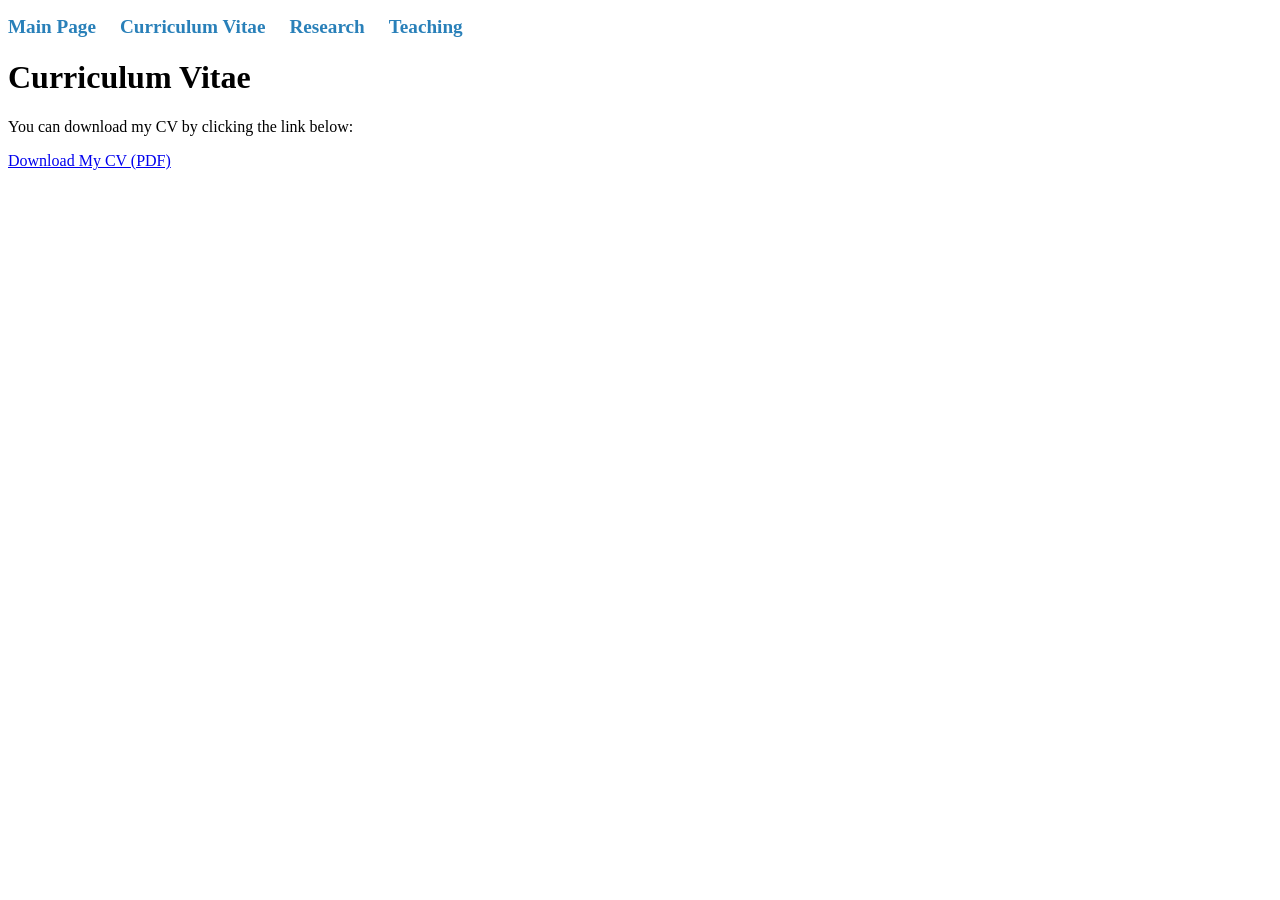
==== CV.html @ 622b0dec "update CV" ====
<!DOCTYPE html>
<html lang="en">
<head>
    <meta charset="UTF-8">
    <meta name="viewport" content="width=device-width, initial-scale=1.0">
    <title>CV - Menglin (Miley) Liu</title>
    <style>
        nav ul {
            list-style-type: none;
            padding: 0;
            margin-bottom: 20px;
        }

        nav ul li {
            display: inline;
            margin-right: 20px;
        }

        nav ul li a {
            text-decoration: none;
            color: #2980b9;
            font-weight: bold;
            font-size: 1.2em;
        }

        nav ul li a:hover {
            color: #3498db;
        }
    </style>
</head>
<body>
    <!-- Navigation -->
    <nav>
        <ul>
            <li><a href="index.html">Main Page</a></li>
            <li><a href="cv.html">Curriculum Vitae</a></li>
            <li><a href="research.html">Research</a></li>
            <li><a href="teaching.html">Teaching</a></li>
        </ul>
    </nav>

    <h1>Curriculum Vitae</h1>
    <p>You can download my CV by clicking the link below:</p>
    <p><a href="MenglinLiu_Resume_0825.pdf" target="_blank">Download My CV (PDF)</a></p>
    <!-- Add more content as needed -->
</body>
</html>
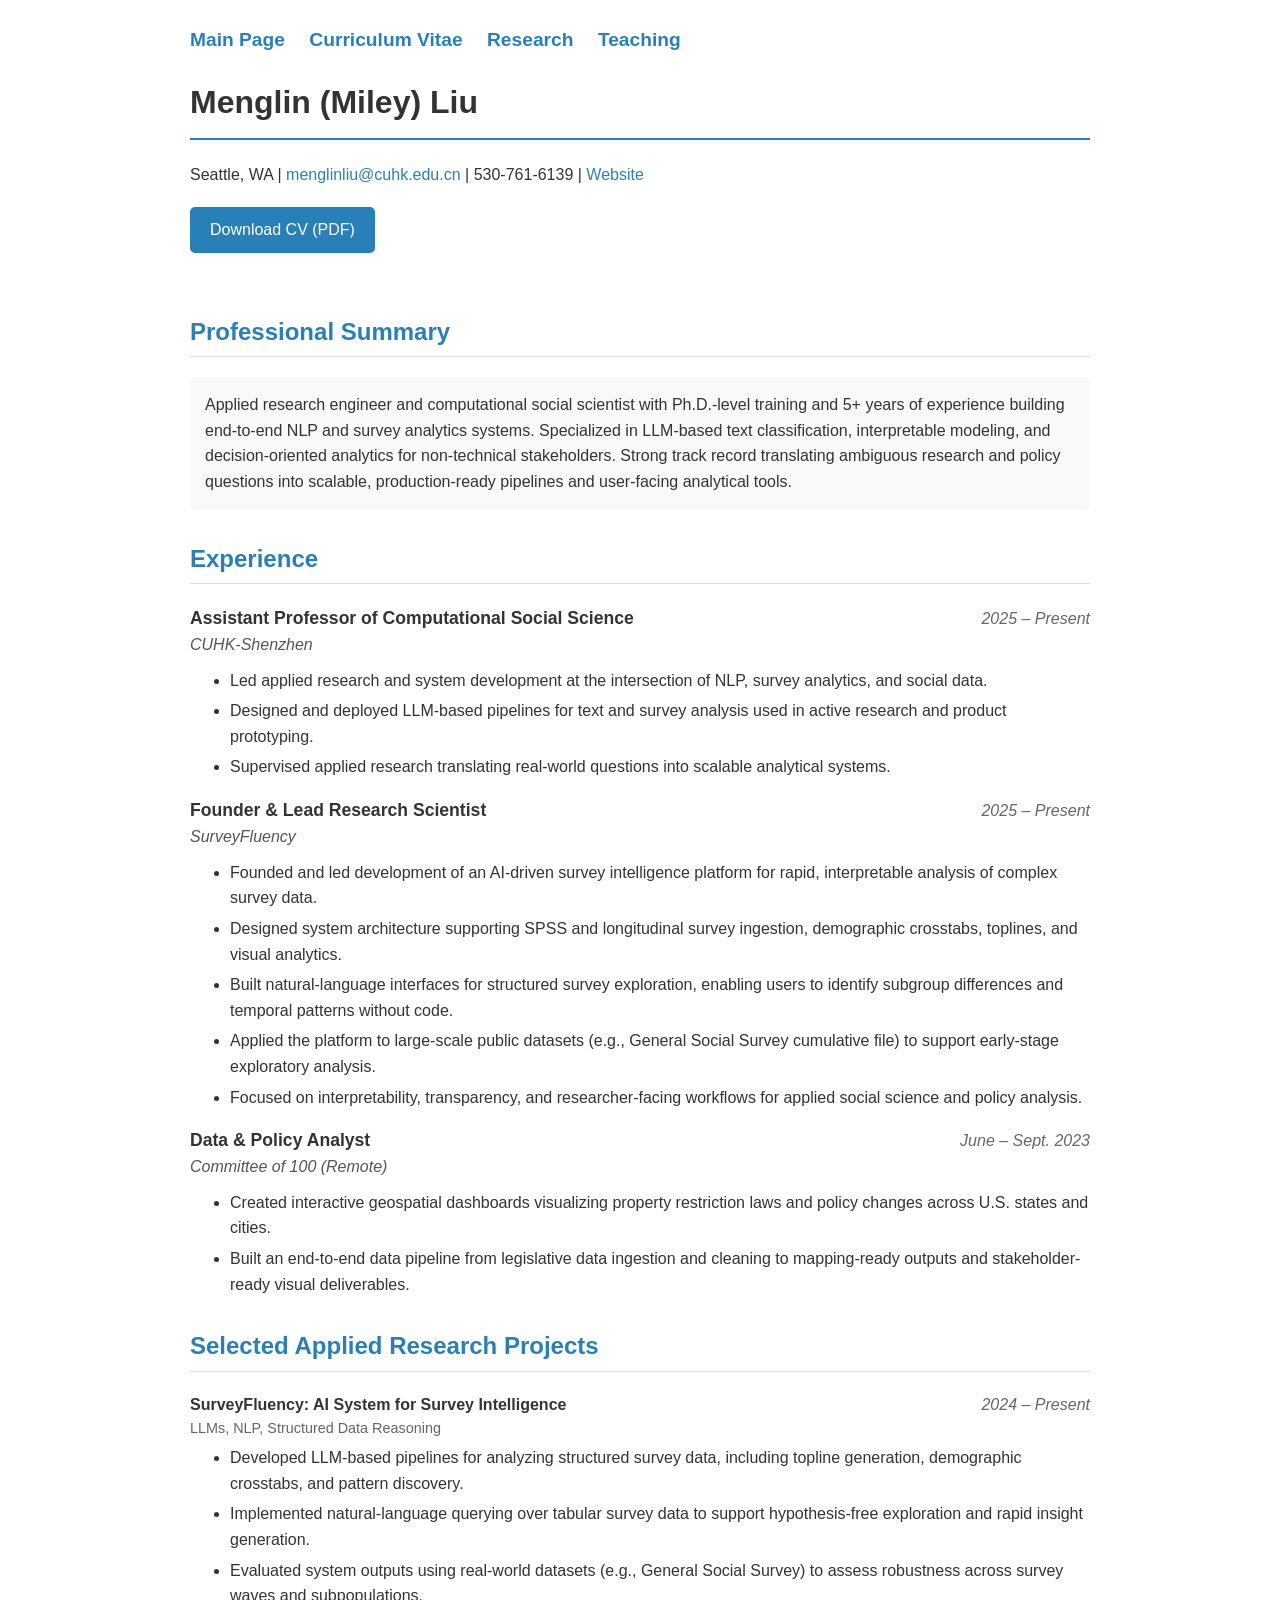
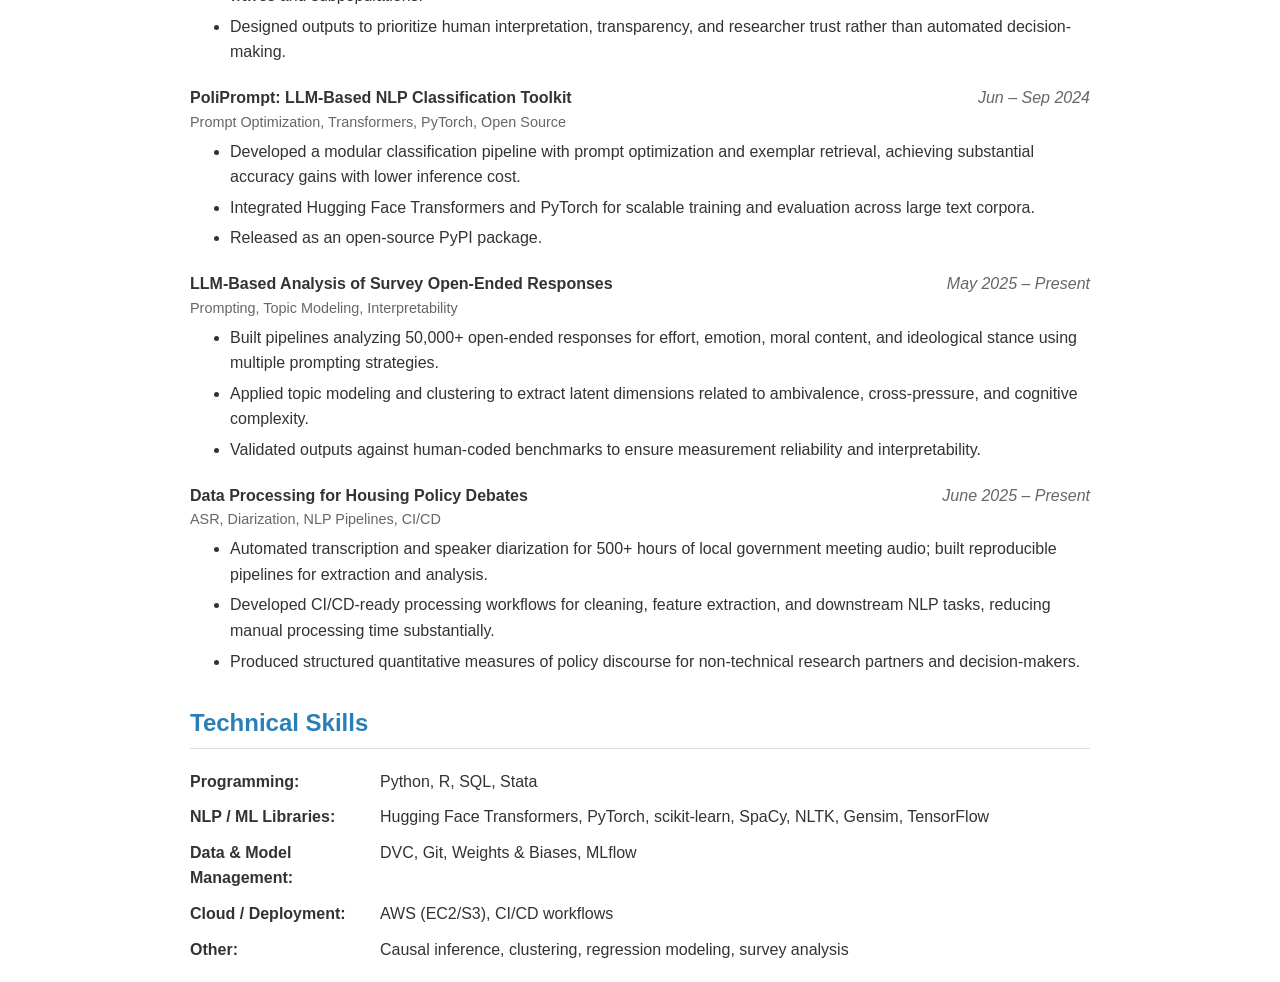
==== commit 85a8b148: "Update CV with latest resume" ====
--- a/CV.html
+++ b/CV.html
@@ -5,6 +5,15 @@
     <meta name="viewport" content="width=device-width, initial-scale=1.0">
     <title>CV - Menglin (Miley) Liu</title>
     <style>
+        body {
+            font-family: -apple-system, BlinkMacSystemFont, 'Segoe UI', Roboto, Oxygen, Ubuntu, sans-serif;
+            max-width: 900px;
+            margin: 0 auto;
+            padding: 20px;
+            line-height: 1.6;
+            color: #333;
+        }
+
         nav ul {
             list-style-type: none;
             padding: 0;
@@ -25,6 +34,115 @@
 
         nav ul li a:hover {
             color: #3498db;
+        }
+
+        h1 {
+            border-bottom: 2px solid #2980b9;
+            padding-bottom: 10px;
+        }
+
+        h2 {
+            color: #2980b9;
+            border-bottom: 1px solid #ddd;
+            padding-bottom: 5px;
+            margin-top: 30px;
+        }
+
+        h3 {
+            margin-bottom: 5px;
+            color: #444;
+        }
+
+        .contact-info {
+            margin-bottom: 20px;
+        }
+
+        .contact-info a {
+            color: #2980b9;
+            text-decoration: none;
+        }
+
+        .contact-info a:hover {
+            text-decoration: underline;
+        }
+
+        .job-header {
+            display: flex;
+            justify-content: space-between;
+            align-items: baseline;
+            flex-wrap: wrap;
+        }
+
+        .job-title {
+            font-weight: bold;
+            font-size: 1.1em;
+        }
+
+        .job-date {
+            color: #666;
+            font-style: italic;
+        }
+
+        .job-org {
+            color: #555;
+            font-style: italic;
+            margin-bottom: 10px;
+        }
+
+        .project-header {
+            display: flex;
+            justify-content: space-between;
+            align-items: baseline;
+            flex-wrap: wrap;
+            margin-top: 20px;
+        }
+
+        .project-title {
+            font-weight: bold;
+        }
+
+        .project-tech {
+            color: #666;
+            font-size: 0.9em;
+        }
+
+        ul {
+            margin-top: 5px;
+        }
+
+        li {
+            margin-bottom: 5px;
+        }
+
+        .summary {
+            background-color: #f8f9fa;
+            padding: 15px;
+            border-radius: 5px;
+            margin-bottom: 20px;
+        }
+
+        .skills-section {
+            display: grid;
+            grid-template-columns: 180px 1fr;
+            gap: 10px;
+        }
+
+        .skill-category {
+            font-weight: bold;
+        }
+
+        .download-link {
+            background-color: #2980b9;
+            color: white;
+            padding: 10px 20px;
+            text-decoration: none;
+            border-radius: 5px;
+            display: inline-block;
+            margin-bottom: 30px;
+        }
+
+        .download-link:hover {
+            background-color: #3498db;
         }
     </style>
 </head>
@@ -33,15 +151,128 @@
     <nav>
         <ul>
             <li><a href="index.html">Main Page</a></li>
-            <li><a href="cv.html">Curriculum Vitae</a></li>
+            <li><a href="CV.html">Curriculum Vitae</a></li>
             <li><a href="research.html">Research</a></li>
             <li><a href="teaching.html">Teaching</a></li>
         </ul>
     </nav>
 
-    <h1>Curriculum Vitae</h1>
-    <p>You can download my CV by clicking the link below:</p>
-    <p><a href="MenglinLiu_Resume_0825.pdf" target="_blank">Download My CV (PDF)</a></p>
-    <!-- Add more content as needed -->
+    <h1>Menglin (Miley) Liu</h1>
+
+    <div class="contact-info">
+        Seattle, WA |
+        <a href="mailto:menglinliu@cuhk.edu.cn">menglinliu@cuhk.edu.cn</a> |
+        530-761-6139 |
+        <a href="https://menglinmileyliu.github.io/index.html">Website</a>
+    </div>
+
+    <a href="MenglinLiu_Resume.pdf" target="_blank" class="download-link">Download CV (PDF)</a>
+
+    <h2>Professional Summary</h2>
+    <div class="summary">
+        Applied research engineer and computational social scientist with Ph.D.-level training and 5+ years of experience building end-to-end NLP and survey analytics systems. Specialized in LLM-based text classification, interpretable modeling, and decision-oriented analytics for non-technical stakeholders. Strong track record translating ambiguous research and policy questions into scalable, production-ready pipelines and user-facing analytical tools.
+    </div>
+
+    <h2>Experience</h2>
+
+    <div class="job-header">
+        <span class="job-title">Assistant Professor of Computational Social Science</span>
+        <span class="job-date">2025 – Present</span>
+    </div>
+    <div class="job-org">CUHK-Shenzhen</div>
+    <ul>
+        <li>Led applied research and system development at the intersection of NLP, survey analytics, and social data.</li>
+        <li>Designed and deployed LLM-based pipelines for text and survey analysis used in active research and product prototyping.</li>
+        <li>Supervised applied research translating real-world questions into scalable analytical systems.</li>
+    </ul>
+
+    <div class="job-header">
+        <span class="job-title">Founder & Lead Research Scientist</span>
+        <span class="job-date">2025 – Present</span>
+    </div>
+    <div class="job-org">SurveyFluency</div>
+    <ul>
+        <li>Founded and led development of an AI-driven survey intelligence platform for rapid, interpretable analysis of complex survey data.</li>
+        <li>Designed system architecture supporting SPSS and longitudinal survey ingestion, demographic crosstabs, toplines, and visual analytics.</li>
+        <li>Built natural-language interfaces for structured survey exploration, enabling users to identify subgroup differences and temporal patterns without code.</li>
+        <li>Applied the platform to large-scale public datasets (e.g., General Social Survey cumulative file) to support early-stage exploratory analysis.</li>
+        <li>Focused on interpretability, transparency, and researcher-facing workflows for applied social science and policy analysis.</li>
+    </ul>
+
+    <div class="job-header">
+        <span class="job-title">Data & Policy Analyst</span>
+        <span class="job-date">June – Sept. 2023</span>
+    </div>
+    <div class="job-org">Committee of 100 (Remote)</div>
+    <ul>
+        <li>Created interactive geospatial dashboards visualizing property restriction laws and policy changes across U.S. states and cities.</li>
+        <li>Built an end-to-end data pipeline from legislative data ingestion and cleaning to mapping-ready outputs and stakeholder-ready visual deliverables.</li>
+    </ul>
+
+    <h2>Selected Applied Research Projects</h2>
+
+    <div class="project-header">
+        <span class="project-title">SurveyFluency: AI System for Survey Intelligence</span>
+        <span class="job-date">2024 – Present</span>
+    </div>
+    <div class="project-tech">LLMs, NLP, Structured Data Reasoning</div>
+    <ul>
+        <li>Developed LLM-based pipelines for analyzing structured survey data, including topline generation, demographic crosstabs, and pattern discovery.</li>
+        <li>Implemented natural-language querying over tabular survey data to support hypothesis-free exploration and rapid insight generation.</li>
+        <li>Evaluated system outputs using real-world datasets (e.g., General Social Survey) to assess robustness across survey waves and subpopulations.</li>
+        <li>Designed outputs to prioritize human interpretation, transparency, and researcher trust rather than automated decision-making.</li>
+    </ul>
+
+    <div class="project-header">
+        <span class="project-title">PoliPrompt: LLM-Based NLP Classification Toolkit</span>
+        <span class="job-date">Jun – Sep 2024</span>
+    </div>
+    <div class="project-tech">Prompt Optimization, Transformers, PyTorch, Open Source</div>
+    <ul>
+        <li>Developed a modular classification pipeline with prompt optimization and exemplar retrieval, achieving substantial accuracy gains with lower inference cost.</li>
+        <li>Integrated Hugging Face Transformers and PyTorch for scalable training and evaluation across large text corpora.</li>
+        <li>Released as an open-source PyPI package.</li>
+    </ul>
+
+    <div class="project-header">
+        <span class="project-title">LLM-Based Analysis of Survey Open-Ended Responses</span>
+        <span class="job-date">May 2025 – Present</span>
+    </div>
+    <div class="project-tech">Prompting, Topic Modeling, Interpretability</div>
+    <ul>
+        <li>Built pipelines analyzing 50,000+ open-ended responses for effort, emotion, moral content, and ideological stance using multiple prompting strategies.</li>
+        <li>Applied topic modeling and clustering to extract latent dimensions related to ambivalence, cross-pressure, and cognitive complexity.</li>
+        <li>Validated outputs against human-coded benchmarks to ensure measurement reliability and interpretability.</li>
+    </ul>
+
+    <div class="project-header">
+        <span class="project-title">Data Processing for Housing Policy Debates</span>
+        <span class="job-date">June 2025 – Present</span>
+    </div>
+    <div class="project-tech">ASR, Diarization, NLP Pipelines, CI/CD</div>
+    <ul>
+        <li>Automated transcription and speaker diarization for 500+ hours of local government meeting audio; built reproducible pipelines for extraction and analysis.</li>
+        <li>Developed CI/CD-ready processing workflows for cleaning, feature extraction, and downstream NLP tasks, reducing manual processing time substantially.</li>
+        <li>Produced structured quantitative measures of policy discourse for non-technical research partners and decision-makers.</li>
+    </ul>
+
+    <h2>Technical Skills</h2>
+    <div class="skills-section">
+        <span class="skill-category">Programming:</span>
+        <span>Python, R, SQL, Stata</span>
+
+        <span class="skill-category">NLP / ML Libraries:</span>
+        <span>Hugging Face Transformers, PyTorch, scikit-learn, SpaCy, NLTK, Gensim, TensorFlow</span>
+
+        <span class="skill-category">Data & Model Management:</span>
+        <span>DVC, Git, Weights & Biases, MLflow</span>
+
+        <span class="skill-category">Cloud / Deployment:</span>
+        <span>AWS (EC2/S3), CI/CD workflows</span>
+
+        <span class="skill-category">Other:</span>
+        <span>Causal inference, clustering, regression modeling, survey analysis</span>
+    </div>
+
 </body>
 </html>
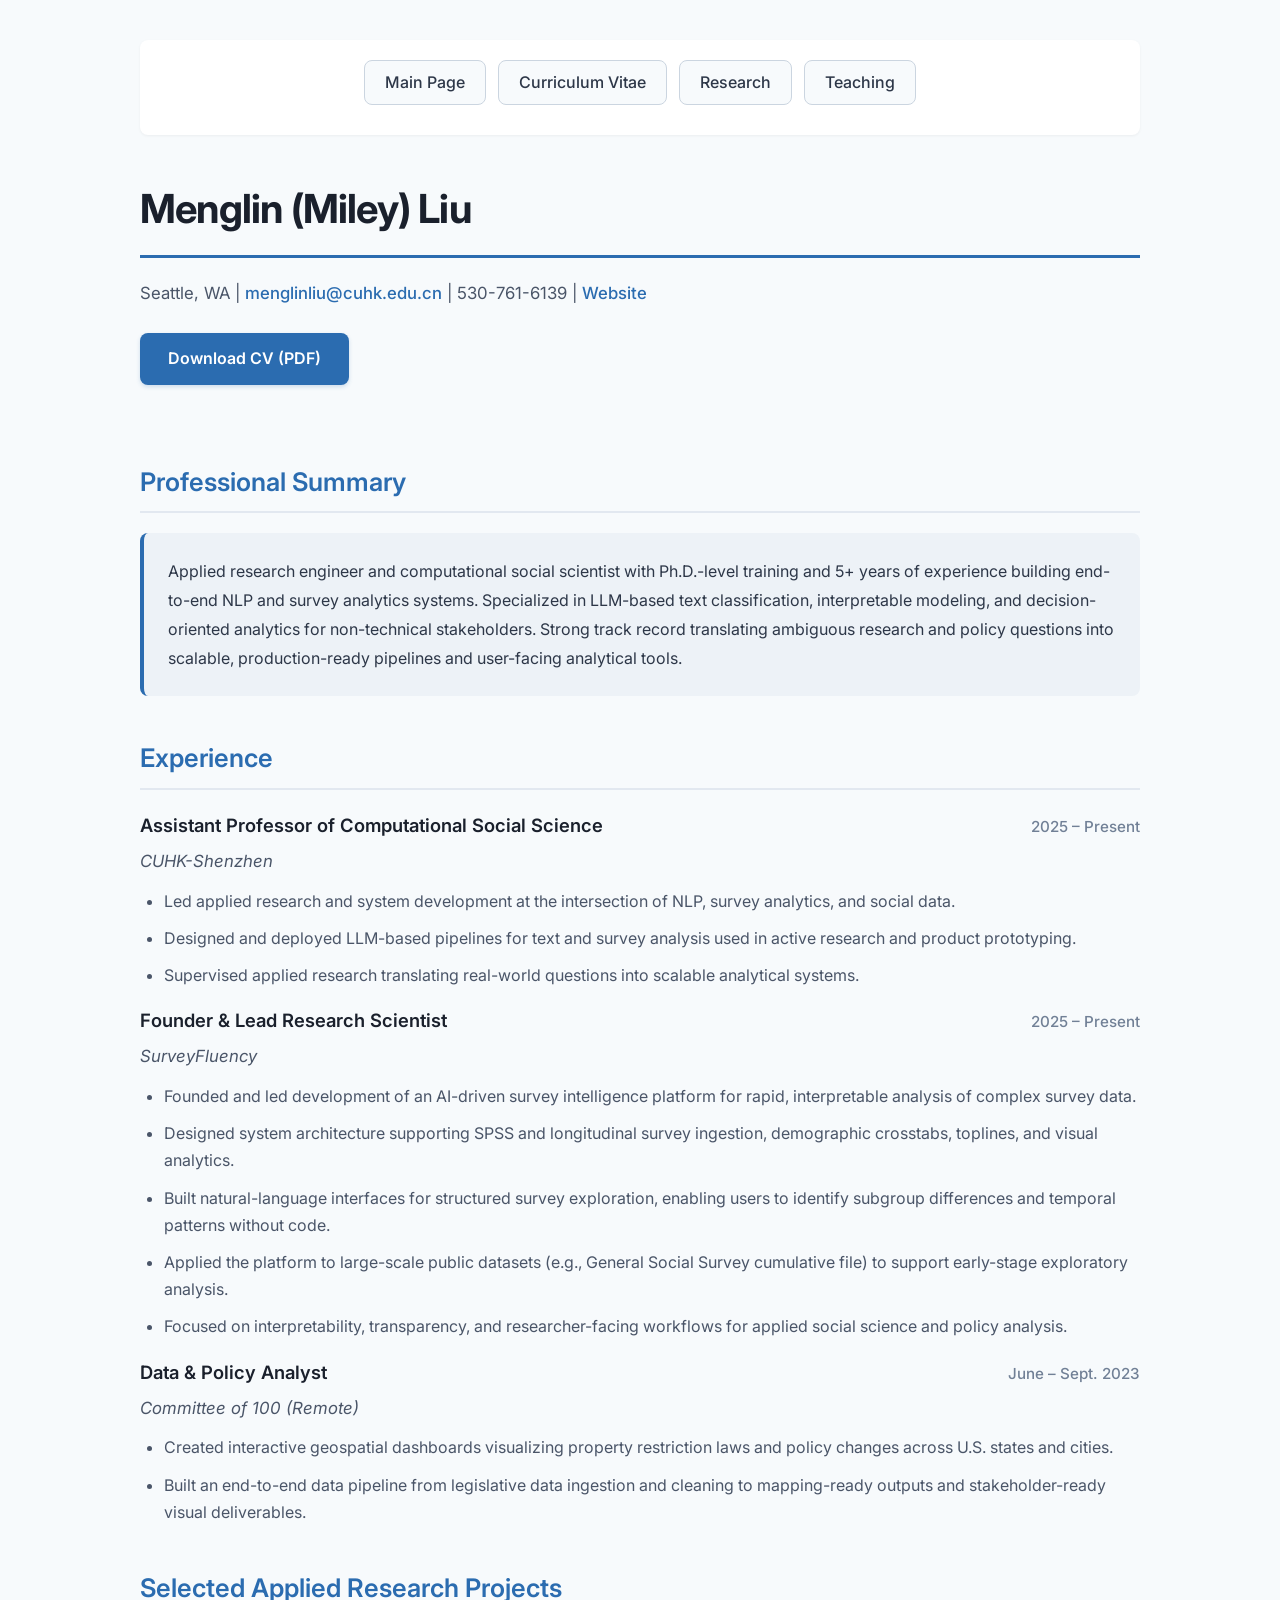
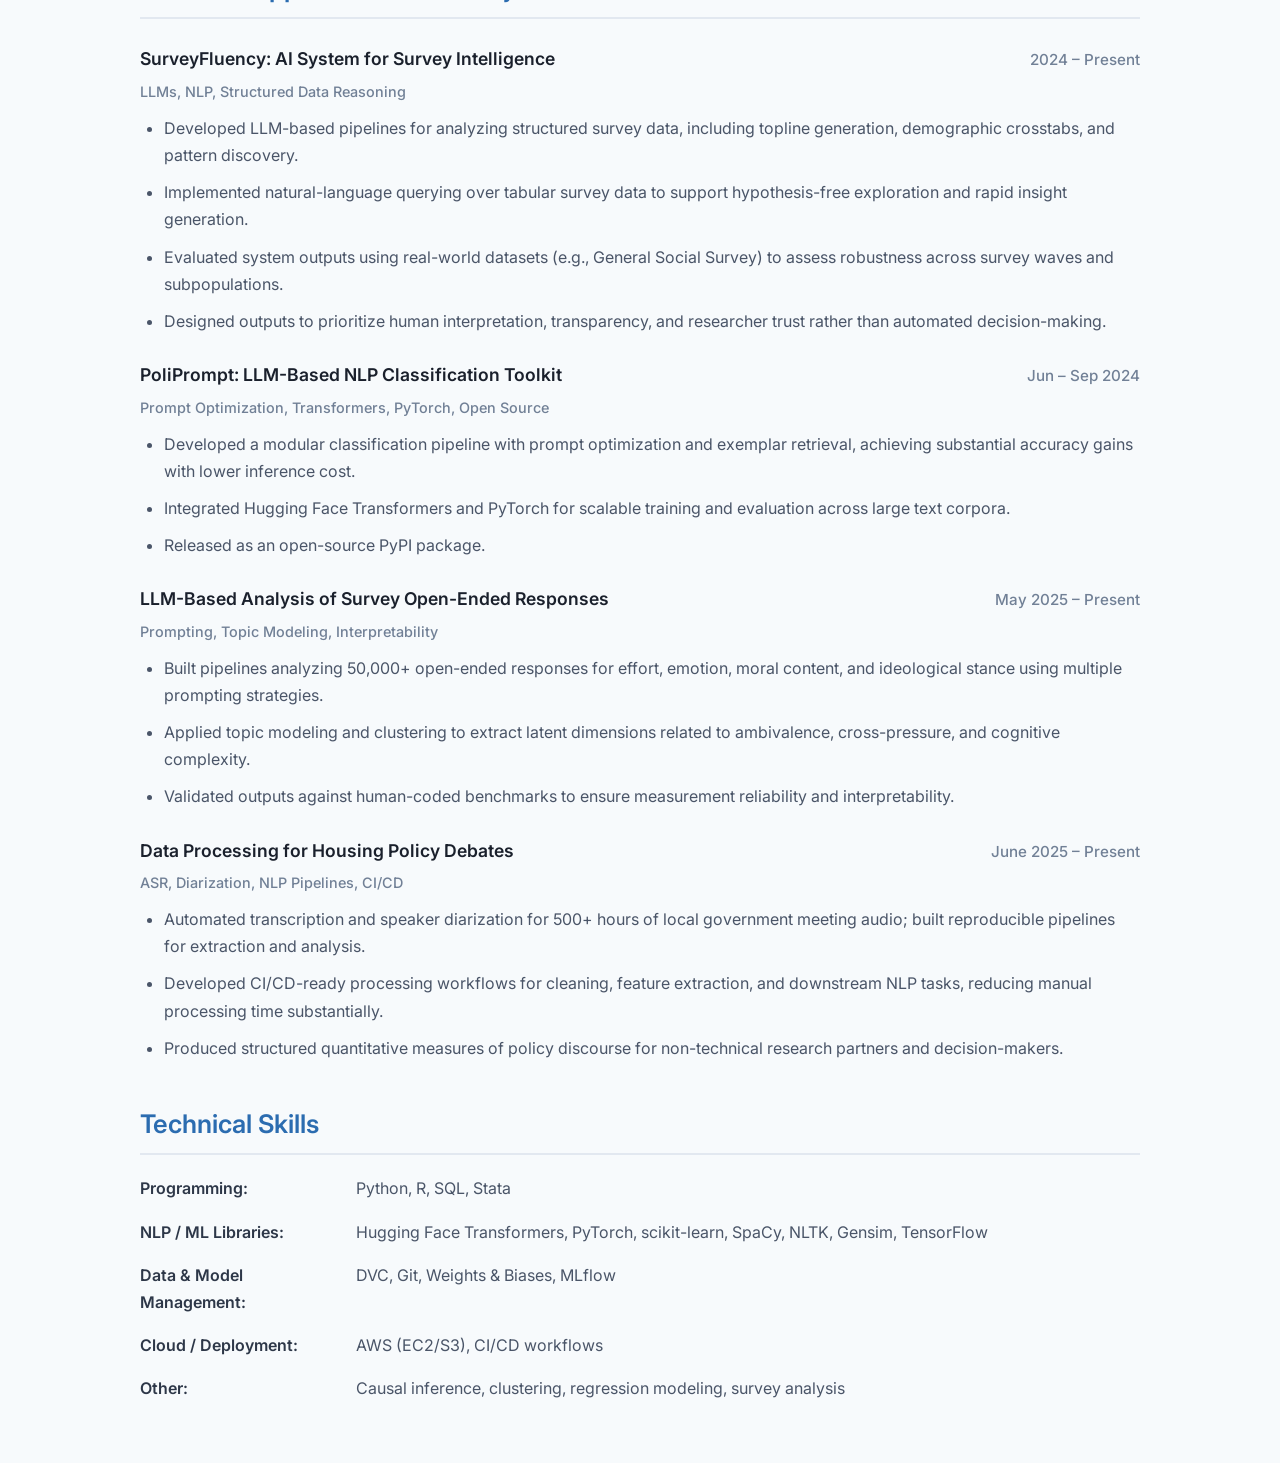
==== commit 0b3e2192: "Update website content and redesign with modern light theme - Add Coordinator/Advisor role for MPhil" ====
--- a/CV.html
+++ b/CV.html
@@ -4,65 +4,105 @@
     <meta charset="UTF-8">
     <meta name="viewport" content="width=device-width, initial-scale=1.0">
     <title>CV - Menglin (Miley) Liu</title>
+    <link rel="preconnect" href="https://fonts.googleapis.com">
+    <link rel="preconnect" href="https://fonts.gstatic.com" crossorigin>
+    <link href="https://fonts.googleapis.com/css2?family=Inter:wght@300;400;500;600;700&display=swap" rel="stylesheet">
+
     <style>
         body {
-            font-family: -apple-system, BlinkMacSystemFont, 'Segoe UI', Roboto, Oxygen, Ubuntu, sans-serif;
-            max-width: 900px;
+            font-family: 'Inter', -apple-system, BlinkMacSystemFont, 'Segoe UI', Arial, sans-serif;
+            max-width: 1000px;
             margin: 0 auto;
+            padding: 40px 30px;
+            line-height: 1.7;
+            color: #2d3748;
+            background-color: #f7fafc;
+        }
+
+        nav {
+            margin-bottom: 40px;
             padding: 20px;
-            line-height: 1.6;
-            color: #333;
+            background-color: #ffffff;
+            border-radius: 8px;
+            box-shadow: 0 1px 3px rgba(0, 0, 0, 0.05);
         }
 
         nav ul {
             list-style-type: none;
             padding: 0;
-            margin-bottom: 20px;
+            margin: 0;
+            display: flex;
+            justify-content: center;
+            flex-wrap: wrap;
+            gap: 12px;
         }
 
         nav ul li {
-            display: inline;
-            margin-right: 20px;
+            display: inline-block;
         }
 
         nav ul li a {
             text-decoration: none;
-            color: #2980b9;
-            font-weight: bold;
-            font-size: 1.2em;
+            color: #2d3748;
+            font-weight: 500;
+            font-size: 1em;
+            padding: 8px 20px;
+            background-color: #f7fafc;
+            border: 1.5px solid #cbd5e0;
+            border-radius: 8px;
+            transition: all 0.2s ease;
+            display: inline-block;
         }
 
         nav ul li a:hover {
-            color: #3498db;
+            background-color: #2b6cb0;
+            color: #ffffff;
+            border-color: #2b6cb0;
+            transform: translateY(-1px);
         }
 
         h1 {
-            border-bottom: 2px solid #2980b9;
-            padding-bottom: 10px;
+            color: #1a202c;
+            font-size: 2.5em;
+            font-weight: 700;
+            border-bottom: 3px solid #2b6cb0;
+            padding-bottom: 12px;
+            margin-bottom: 20px;
+            letter-spacing: -0.02em;
         }
 
         h2 {
-            color: #2980b9;
-            border-bottom: 1px solid #ddd;
-            padding-bottom: 5px;
-            margin-top: 30px;
+            color: #2b6cb0;
+            font-size: 1.6em;
+            font-weight: 600;
+            border-bottom: 2px solid #e2e8f0;
+            padding-bottom: 8px;
+            margin-top: 40px;
+            margin-bottom: 20px;
         }
 
         h3 {
-            margin-bottom: 5px;
-            color: #444;
+            margin-bottom: 8px;
+            color: #2d3748;
+            font-weight: 600;
         }
 
         .contact-info {
-            margin-bottom: 20px;
+            margin-bottom: 25px;
+            color: #4a5568;
+            font-size: 1.05em;
+            line-height: 1.8;
         }
 
         .contact-info a {
-            color: #2980b9;
+            color: #2b6cb0;
             text-decoration: none;
+            font-weight: 500;
+            transition: color 0.2s ease;
         }
 
         .contact-info a:hover {
+            color: #2c5282;
             text-decoration: underline;
         }
 
@@ -71,22 +111,27 @@
             justify-content: space-between;
             align-items: baseline;
             flex-wrap: wrap;
+            margin-bottom: 6px;
         }
 
         .job-title {
-            font-weight: bold;
-            font-size: 1.1em;
+            font-weight: 600;
+            font-size: 1.15em;
+            color: #1a202c;
         }
 
         .job-date {
-            color: #666;
+            color: #718096;
+            font-style: normal;
+            font-size: 0.95em;
+            font-weight: 500;
+        }
+
+        .job-org {
+            color: #4a5568;
             font-style: italic;
-        }
-
-        .job-org {
-            color: #555;
-            font-style: italic;
-            margin-bottom: 10px;
+            margin-bottom: 12px;
+            font-size: 1.05em;
         }
 
         .project-header {
@@ -94,55 +139,108 @@
             justify-content: space-between;
             align-items: baseline;
             flex-wrap: wrap;
-            margin-top: 20px;
+            margin-top: 25px;
+            margin-bottom: 6px;
         }
 
         .project-title {
-            font-weight: bold;
+            font-weight: 600;
+            font-size: 1.1em;
+            color: #1a202c;
         }
 
         .project-tech {
-            color: #666;
+            color: #718096;
             font-size: 0.9em;
+            font-weight: 500;
         }
 
         ul {
-            margin-top: 5px;
+            margin-top: 10px;
+            padding-left: 24px;
         }
 
         li {
-            margin-bottom: 5px;
+            margin-bottom: 10px;
+            color: #4a5568;
+            line-height: 1.7;
         }
 
         .summary {
-            background-color: #f8f9fa;
-            padding: 15px;
-            border-radius: 5px;
-            margin-bottom: 20px;
+            background-color: #edf2f7;
+            padding: 24px;
+            border-radius: 8px;
+            margin-bottom: 30px;
+            border-left: 4px solid #2b6cb0;
+            color: #2d3748;
+            line-height: 1.8;
         }
 
         .skills-section {
             display: grid;
-            grid-template-columns: 180px 1fr;
-            gap: 10px;
+            grid-template-columns: 200px 1fr;
+            gap: 16px;
+            margin-bottom: 20px;
         }
 
         .skill-category {
-            font-weight: bold;
+            font-weight: 600;
+            color: #2d3748;
+        }
+
+        .skills-section span:nth-child(even) {
+            color: #4a5568;
         }
 
         .download-link {
-            background-color: #2980b9;
+            background-color: #2b6cb0;
             color: white;
-            padding: 10px 20px;
+            padding: 12px 28px;
             text-decoration: none;
-            border-radius: 5px;
+            border-radius: 8px;
             display: inline-block;
-            margin-bottom: 30px;
+            margin-bottom: 35px;
+            font-weight: 600;
+            transition: all 0.2s ease;
+            box-shadow: 0 2px 4px rgba(43, 108, 176, 0.2);
         }
 
         .download-link:hover {
-            background-color: #3498db;
+            background-color: #2c5282;
+            transform: translateY(-1px);
+            box-shadow: 0 4px 8px rgba(43, 108, 176, 0.3);
+        }
+
+        @media (max-width: 768px) {
+            body {
+                padding: 20px 15px;
+            }
+
+            h1 {
+                font-size: 2em;
+            }
+
+            h2 {
+                font-size: 1.4em;
+            }
+
+            .skills-section {
+                grid-template-columns: 1fr;
+                gap: 8px;
+            }
+
+            .skill-category {
+                margin-top: 12px;
+            }
+
+            nav ul {
+                flex-direction: column;
+            }
+
+            nav ul li a {
+                display: block;
+                width: 100%;
+            }
         }
     </style>
 </head>
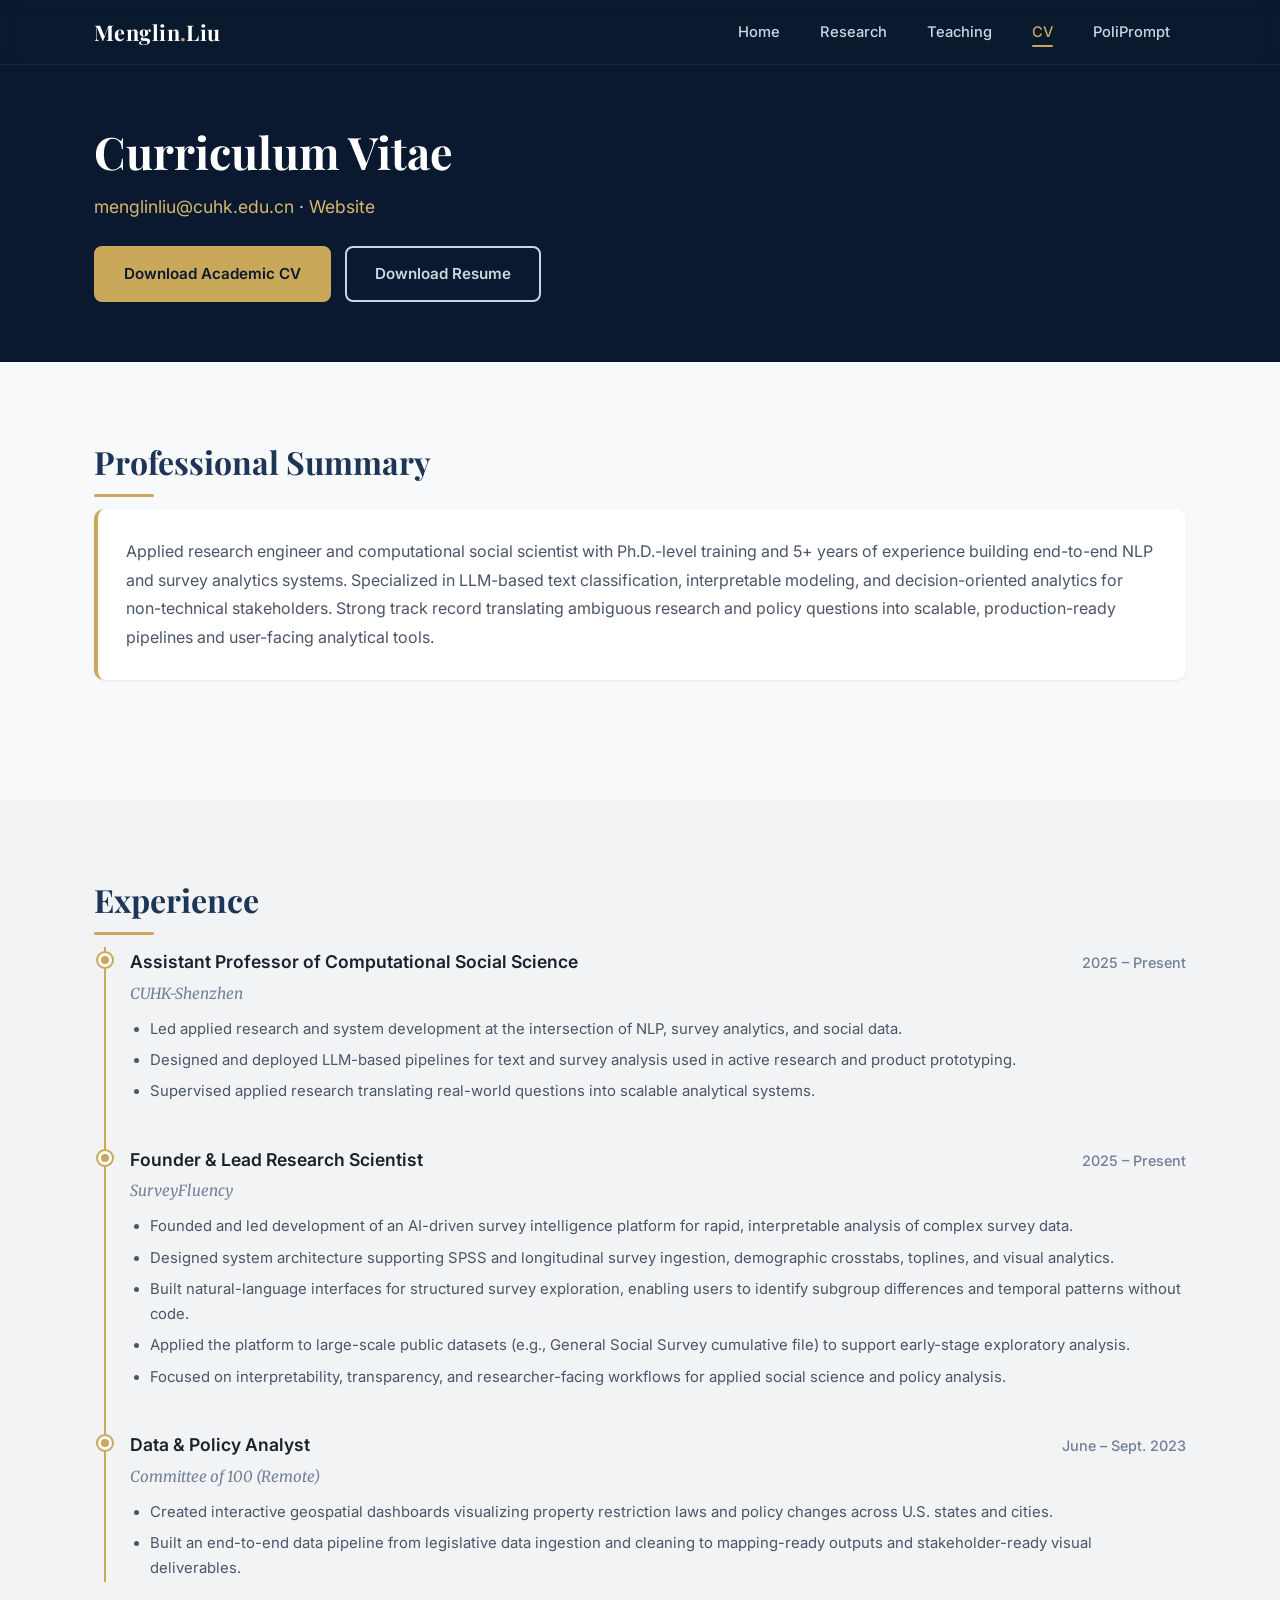
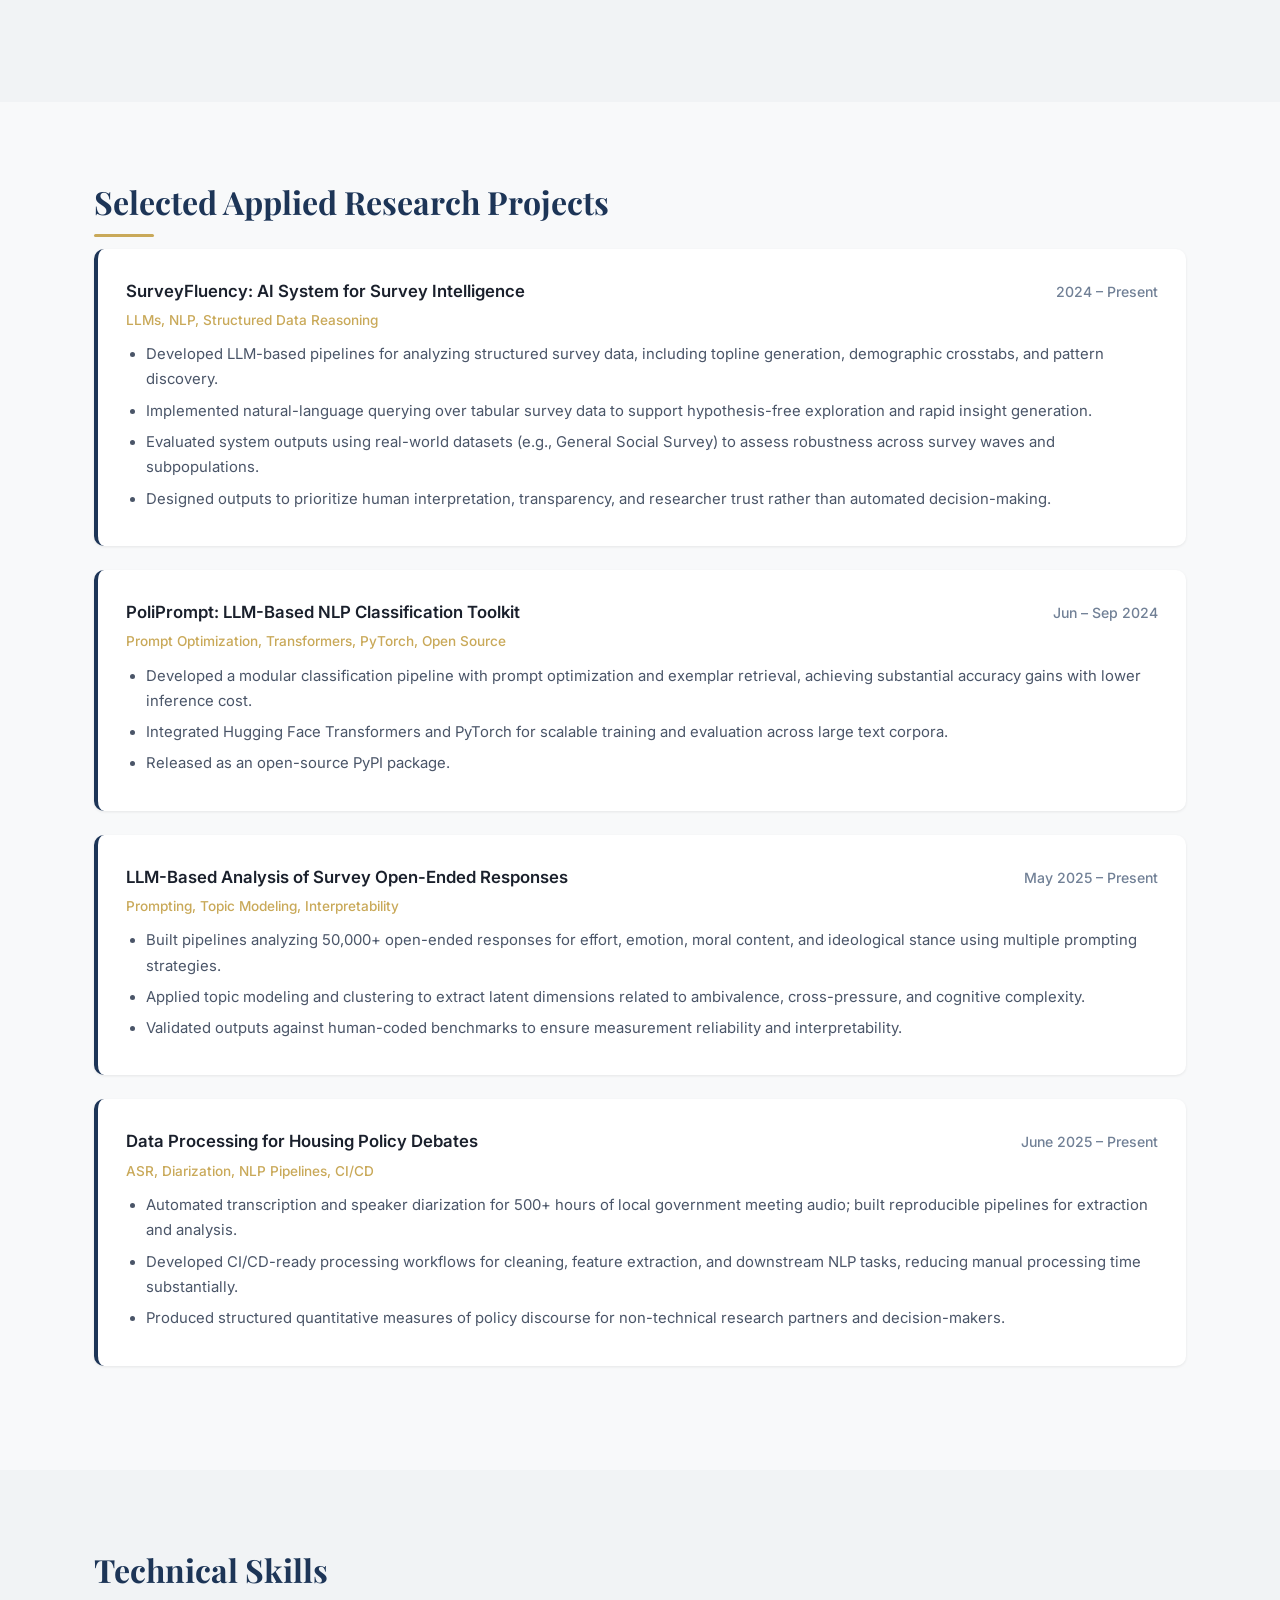
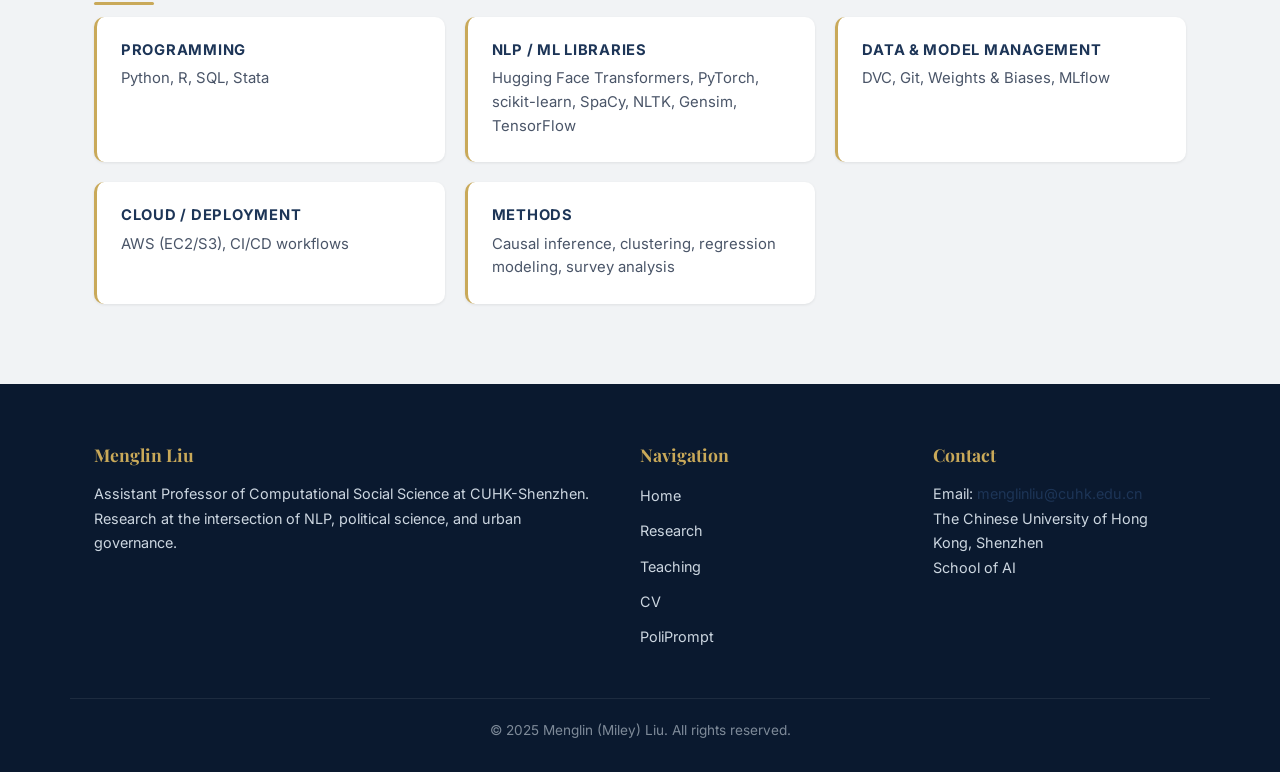
==== commit b11a0ca5: "Redesign website with navy & gold academic theme Replace inline styles with shared external styleshe" ====
--- a/CV.html
+++ b/CV.html
@@ -3,374 +3,226 @@
 <head>
     <meta charset="UTF-8">
     <meta name="viewport" content="width=device-width, initial-scale=1.0">
-    <title>CV - Menglin (Miley) Liu</title>
+    <title>CV | Menglin Liu</title>
+
     <link rel="preconnect" href="https://fonts.googleapis.com">
     <link rel="preconnect" href="https://fonts.gstatic.com" crossorigin>
-    <link href="https://fonts.googleapis.com/css2?family=Inter:wght@300;400;500;600;700&display=swap" rel="stylesheet">
-
-    <style>
-        body {
-            font-family: 'Inter', -apple-system, BlinkMacSystemFont, 'Segoe UI', Arial, sans-serif;
-            max-width: 1000px;
-            margin: 0 auto;
-            padding: 40px 30px;
-            line-height: 1.7;
-            color: #2d3748;
-            background-color: #f7fafc;
-        }
-
-        nav {
-            margin-bottom: 40px;
-            padding: 20px;
-            background-color: #ffffff;
-            border-radius: 8px;
-            box-shadow: 0 1px 3px rgba(0, 0, 0, 0.05);
-        }
-
-        nav ul {
-            list-style-type: none;
-            padding: 0;
-            margin: 0;
-            display: flex;
-            justify-content: center;
-            flex-wrap: wrap;
-            gap: 12px;
-        }
-
-        nav ul li {
-            display: inline-block;
-        }
-
-        nav ul li a {
-            text-decoration: none;
-            color: #2d3748;
-            font-weight: 500;
-            font-size: 1em;
-            padding: 8px 20px;
-            background-color: #f7fafc;
-            border: 1.5px solid #cbd5e0;
-            border-radius: 8px;
-            transition: all 0.2s ease;
-            display: inline-block;
-        }
-
-        nav ul li a:hover {
-            background-color: #2b6cb0;
-            color: #ffffff;
-            border-color: #2b6cb0;
-            transform: translateY(-1px);
-        }
-
-        h1 {
-            color: #1a202c;
-            font-size: 2.5em;
-            font-weight: 700;
-            border-bottom: 3px solid #2b6cb0;
-            padding-bottom: 12px;
-            margin-bottom: 20px;
-            letter-spacing: -0.02em;
-        }
-
-        h2 {
-            color: #2b6cb0;
-            font-size: 1.6em;
-            font-weight: 600;
-            border-bottom: 2px solid #e2e8f0;
-            padding-bottom: 8px;
-            margin-top: 40px;
-            margin-bottom: 20px;
-        }
-
-        h3 {
-            margin-bottom: 8px;
-            color: #2d3748;
-            font-weight: 600;
-        }
-
-        .contact-info {
-            margin-bottom: 25px;
-            color: #4a5568;
-            font-size: 1.05em;
-            line-height: 1.8;
-        }
-
-        .contact-info a {
-            color: #2b6cb0;
-            text-decoration: none;
-            font-weight: 500;
-            transition: color 0.2s ease;
-        }
-
-        .contact-info a:hover {
-            color: #2c5282;
-            text-decoration: underline;
-        }
-
-        .job-header {
-            display: flex;
-            justify-content: space-between;
-            align-items: baseline;
-            flex-wrap: wrap;
-            margin-bottom: 6px;
-        }
-
-        .job-title {
-            font-weight: 600;
-            font-size: 1.15em;
-            color: #1a202c;
-        }
-
-        .job-date {
-            color: #718096;
-            font-style: normal;
-            font-size: 0.95em;
-            font-weight: 500;
-        }
-
-        .job-org {
-            color: #4a5568;
-            font-style: italic;
-            margin-bottom: 12px;
-            font-size: 1.05em;
-        }
-
-        .project-header {
-            display: flex;
-            justify-content: space-between;
-            align-items: baseline;
-            flex-wrap: wrap;
-            margin-top: 25px;
-            margin-bottom: 6px;
-        }
-
-        .project-title {
-            font-weight: 600;
-            font-size: 1.1em;
-            color: #1a202c;
-        }
-
-        .project-tech {
-            color: #718096;
-            font-size: 0.9em;
-            font-weight: 500;
-        }
-
-        ul {
-            margin-top: 10px;
-            padding-left: 24px;
-        }
-
-        li {
-            margin-bottom: 10px;
-            color: #4a5568;
-            line-height: 1.7;
-        }
-
-        .summary {
-            background-color: #edf2f7;
-            padding: 24px;
-            border-radius: 8px;
-            margin-bottom: 30px;
-            border-left: 4px solid #2b6cb0;
-            color: #2d3748;
-            line-height: 1.8;
-        }
-
-        .skills-section {
-            display: grid;
-            grid-template-columns: 200px 1fr;
-            gap: 16px;
-            margin-bottom: 20px;
-        }
-
-        .skill-category {
-            font-weight: 600;
-            color: #2d3748;
-        }
-
-        .skills-section span:nth-child(even) {
-            color: #4a5568;
-        }
-
-        .download-link {
-            background-color: #2b6cb0;
-            color: white;
-            padding: 12px 28px;
-            text-decoration: none;
-            border-radius: 8px;
-            display: inline-block;
-            margin-bottom: 35px;
-            font-weight: 600;
-            transition: all 0.2s ease;
-            box-shadow: 0 2px 4px rgba(43, 108, 176, 0.2);
-        }
-
-        .download-link:hover {
-            background-color: #2c5282;
-            transform: translateY(-1px);
-            box-shadow: 0 4px 8px rgba(43, 108, 176, 0.3);
-        }
-
-        @media (max-width: 768px) {
-            body {
-                padding: 20px 15px;
-            }
-
-            h1 {
-                font-size: 2em;
-            }
-
-            h2 {
-                font-size: 1.4em;
-            }
-
-            .skills-section {
-                grid-template-columns: 1fr;
-                gap: 8px;
-            }
-
-            .skill-category {
-                margin-top: 12px;
-            }
-
-            nav ul {
-                flex-direction: column;
-            }
-
-            nav ul li a {
-                display: block;
-                width: 100%;
-            }
-        }
-    </style>
+    <link href="https://fonts.googleapis.com/css2?family=Inter:wght@300;400;500;600;700&family=Merriweather:wght@300;400&family=Playfair+Display:wght@400;600;700&display=swap" rel="stylesheet">
+    <link rel="stylesheet" href="css/style.css">
 </head>
 <body>
-    <!-- Navigation -->
-    <nav>
-        <ul>
-            <li><a href="index.html">Main Page</a></li>
-            <li><a href="CV.html">Curriculum Vitae</a></li>
-            <li><a href="research.html">Research</a></li>
-            <li><a href="teaching.html">Teaching</a></li>
-        </ul>
-    </nav>
-
-    <h1>Menglin (Miley) Liu</h1>
-
-    <div class="contact-info">
-        Seattle, WA |
-        <a href="mailto:menglinliu@cuhk.edu.cn">menglinliu@cuhk.edu.cn</a> |
-        530-761-6139 |
-        <a href="https://menglinmileyliu.github.io/index.html">Website</a>
-    </div>
-
-    <a href="MenglinLiu_Resume.pdf" target="_blank" class="download-link">Download CV (PDF)</a>
-
-    <h2>Professional Summary</h2>
-    <div class="summary">
-        Applied research engineer and computational social scientist with Ph.D.-level training and 5+ years of experience building end-to-end NLP and survey analytics systems. Specialized in LLM-based text classification, interpretable modeling, and decision-oriented analytics for non-technical stakeholders. Strong track record translating ambiguous research and policy questions into scalable, production-ready pipelines and user-facing analytical tools.
-    </div>
-
-    <h2>Experience</h2>
-
-    <div class="job-header">
-        <span class="job-title">Assistant Professor of Computational Social Science</span>
-        <span class="job-date">2025 – Present</span>
-    </div>
-    <div class="job-org">CUHK-Shenzhen</div>
-    <ul>
-        <li>Led applied research and system development at the intersection of NLP, survey analytics, and social data.</li>
-        <li>Designed and deployed LLM-based pipelines for text and survey analysis used in active research and product prototyping.</li>
-        <li>Supervised applied research translating real-world questions into scalable analytical systems.</li>
-    </ul>
-
-    <div class="job-header">
-        <span class="job-title">Founder & Lead Research Scientist</span>
-        <span class="job-date">2025 – Present</span>
-    </div>
-    <div class="job-org">SurveyFluency</div>
-    <ul>
-        <li>Founded and led development of an AI-driven survey intelligence platform for rapid, interpretable analysis of complex survey data.</li>
-        <li>Designed system architecture supporting SPSS and longitudinal survey ingestion, demographic crosstabs, toplines, and visual analytics.</li>
-        <li>Built natural-language interfaces for structured survey exploration, enabling users to identify subgroup differences and temporal patterns without code.</li>
-        <li>Applied the platform to large-scale public datasets (e.g., General Social Survey cumulative file) to support early-stage exploratory analysis.</li>
-        <li>Focused on interpretability, transparency, and researcher-facing workflows for applied social science and policy analysis.</li>
-    </ul>
-
-    <div class="job-header">
-        <span class="job-title">Data & Policy Analyst</span>
-        <span class="job-date">June – Sept. 2023</span>
-    </div>
-    <div class="job-org">Committee of 100 (Remote)</div>
-    <ul>
-        <li>Created interactive geospatial dashboards visualizing property restriction laws and policy changes across U.S. states and cities.</li>
-        <li>Built an end-to-end data pipeline from legislative data ingestion and cleaning to mapping-ready outputs and stakeholder-ready visual deliverables.</li>
-    </ul>
-
-    <h2>Selected Applied Research Projects</h2>
-
-    <div class="project-header">
-        <span class="project-title">SurveyFluency: AI System for Survey Intelligence</span>
-        <span class="job-date">2024 – Present</span>
-    </div>
-    <div class="project-tech">LLMs, NLP, Structured Data Reasoning</div>
-    <ul>
-        <li>Developed LLM-based pipelines for analyzing structured survey data, including topline generation, demographic crosstabs, and pattern discovery.</li>
-        <li>Implemented natural-language querying over tabular survey data to support hypothesis-free exploration and rapid insight generation.</li>
-        <li>Evaluated system outputs using real-world datasets (e.g., General Social Survey) to assess robustness across survey waves and subpopulations.</li>
-        <li>Designed outputs to prioritize human interpretation, transparency, and researcher trust rather than automated decision-making.</li>
-    </ul>
-
-    <div class="project-header">
-        <span class="project-title">PoliPrompt: LLM-Based NLP Classification Toolkit</span>
-        <span class="job-date">Jun – Sep 2024</span>
-    </div>
-    <div class="project-tech">Prompt Optimization, Transformers, PyTorch, Open Source</div>
-    <ul>
-        <li>Developed a modular classification pipeline with prompt optimization and exemplar retrieval, achieving substantial accuracy gains with lower inference cost.</li>
-        <li>Integrated Hugging Face Transformers and PyTorch for scalable training and evaluation across large text corpora.</li>
-        <li>Released as an open-source PyPI package.</li>
-    </ul>
-
-    <div class="project-header">
-        <span class="project-title">LLM-Based Analysis of Survey Open-Ended Responses</span>
-        <span class="job-date">May 2025 – Present</span>
-    </div>
-    <div class="project-tech">Prompting, Topic Modeling, Interpretability</div>
-    <ul>
-        <li>Built pipelines analyzing 50,000+ open-ended responses for effort, emotion, moral content, and ideological stance using multiple prompting strategies.</li>
-        <li>Applied topic modeling and clustering to extract latent dimensions related to ambivalence, cross-pressure, and cognitive complexity.</li>
-        <li>Validated outputs against human-coded benchmarks to ensure measurement reliability and interpretability.</li>
-    </ul>
-
-    <div class="project-header">
-        <span class="project-title">Data Processing for Housing Policy Debates</span>
-        <span class="job-date">June 2025 – Present</span>
-    </div>
-    <div class="project-tech">ASR, Diarization, NLP Pipelines, CI/CD</div>
-    <ul>
-        <li>Automated transcription and speaker diarization for 500+ hours of local government meeting audio; built reproducible pipelines for extraction and analysis.</li>
-        <li>Developed CI/CD-ready processing workflows for cleaning, feature extraction, and downstream NLP tasks, reducing manual processing time substantially.</li>
-        <li>Produced structured quantitative measures of policy discourse for non-technical research partners and decision-makers.</li>
-    </ul>
-
-    <h2>Technical Skills</h2>
-    <div class="skills-section">
-        <span class="skill-category">Programming:</span>
-        <span>Python, R, SQL, Stata</span>
-
-        <span class="skill-category">NLP / ML Libraries:</span>
-        <span>Hugging Face Transformers, PyTorch, scikit-learn, SpaCy, NLTK, Gensim, TensorFlow</span>
-
-        <span class="skill-category">Data & Model Management:</span>
-        <span>DVC, Git, Weights & Biases, MLflow</span>
-
-        <span class="skill-category">Cloud / Deployment:</span>
-        <span>AWS (EC2/S3), CI/CD workflows</span>
-
-        <span class="skill-category">Other:</span>
-        <span>Causal inference, clustering, regression modeling, survey analysis</span>
-    </div>
-
+
+    <!-- ========== HEADER ========== -->
+    <header class="site-header">
+        <div class="nav-inner">
+            <a href="index.html" class="nav-logo">Menglin<span class="dot">.</span>Liu</a>
+            <button class="hamburger" aria-label="Toggle navigation">
+                <span></span><span></span><span></span>
+            </button>
+            <ul class="nav-links">
+                <li><a href="index.html">Home</a></li>
+                <li><a href="research.html">Research</a></li>
+                <li><a href="teaching.html">Teaching</a></li>
+                <li><a href="CV.html" class="active">CV</a></li>
+                <li><a href="Poliprompt_Package.html">PoliPrompt</a></li>
+            </ul>
+        </div>
+    </header>
+
+    <!-- ========== PAGE BANNER ========== -->
+    <section class="page-banner">
+        <div class="container">
+            <h1>Curriculum Vitae</h1>
+            <p class="banner-contact">
+                <a href="mailto:menglinliu@cuhk.edu.cn">menglinliu@cuhk.edu.cn</a> &middot;
+                <a href="https://menglinmileyliu.github.io/index.html">Website</a>
+            </p>
+            <div class="banner-buttons">
+                <a href="MenglinLIU_CV.pdf" target="_blank" class="btn btn-gold">Download Academic CV</a>
+                <a href="MenglinLiu_Resume.pdf" target="_blank" class="btn btn-outline">Download Resume</a>
+            </div>
+        </div>
+    </section>
+
+    <!-- ========== SUMMARY ========== -->
+    <section class="section">
+        <div class="container">
+            <h2 class="section-heading reveal">Professional Summary</h2>
+            <div class="summary-box reveal" data-delay="100">
+                Applied research engineer and computational social scientist with Ph.D.-level training and 5+ years of experience building end-to-end NLP and survey analytics systems. Specialized in LLM-based text classification, interpretable modeling, and decision-oriented analytics for non-technical stakeholders. Strong track record translating ambiguous research and policy questions into scalable, production-ready pipelines and user-facing analytical tools.
+            </div>
+        </div>
+    </section>
+
+    <!-- ========== EXPERIENCE TIMELINE ========== -->
+    <section class="section section--alt">
+        <div class="container">
+            <h2 class="section-heading reveal">Experience</h2>
+
+            <div class="timeline reveal" data-delay="100">
+                <div class="timeline-item">
+                    <div class="tl-header">
+                        <span class="tl-title">Assistant Professor of Computational Social Science</span>
+                        <span class="tl-date">2025 &ndash; Present</span>
+                    </div>
+                    <div class="tl-org">CUHK-Shenzhen</div>
+                    <ul>
+                        <li>Led applied research and system development at the intersection of NLP, survey analytics, and social data.</li>
+                        <li>Designed and deployed LLM-based pipelines for text and survey analysis used in active research and product prototyping.</li>
+                        <li>Supervised applied research translating real-world questions into scalable analytical systems.</li>
+                    </ul>
+                </div>
+
+                <div class="timeline-item">
+                    <div class="tl-header">
+                        <span class="tl-title">Founder &amp; Lead Research Scientist</span>
+                        <span class="tl-date">2025 &ndash; Present</span>
+                    </div>
+                    <div class="tl-org">SurveyFluency</div>
+                    <ul>
+                        <li>Founded and led development of an AI-driven survey intelligence platform for rapid, interpretable analysis of complex survey data.</li>
+                        <li>Designed system architecture supporting SPSS and longitudinal survey ingestion, demographic crosstabs, toplines, and visual analytics.</li>
+                        <li>Built natural-language interfaces for structured survey exploration, enabling users to identify subgroup differences and temporal patterns without code.</li>
+                        <li>Applied the platform to large-scale public datasets (e.g., General Social Survey cumulative file) to support early-stage exploratory analysis.</li>
+                        <li>Focused on interpretability, transparency, and researcher-facing workflows for applied social science and policy analysis.</li>
+                    </ul>
+                </div>
+
+                <div class="timeline-item">
+                    <div class="tl-header">
+                        <span class="tl-title">Data &amp; Policy Analyst</span>
+                        <span class="tl-date">June &ndash; Sept. 2023</span>
+                    </div>
+                    <div class="tl-org">Committee of 100 (Remote)</div>
+                    <ul>
+                        <li>Created interactive geospatial dashboards visualizing property restriction laws and policy changes across U.S. states and cities.</li>
+                        <li>Built an end-to-end data pipeline from legislative data ingestion and cleaning to mapping-ready outputs and stakeholder-ready visual deliverables.</li>
+                    </ul>
+                </div>
+            </div>
+        </div>
+    </section>
+
+    <!-- ========== PROJECTS ========== -->
+    <section class="section">
+        <div class="container">
+            <h2 class="section-heading reveal">Selected Applied Research Projects</h2>
+
+            <div class="project-item reveal" data-delay="100">
+                <div class="proj-header">
+                    <span class="proj-title">SurveyFluency: AI System for Survey Intelligence</span>
+                    <span class="proj-date">2024 &ndash; Present</span>
+                </div>
+                <p class="proj-tech">LLMs, NLP, Structured Data Reasoning</p>
+                <ul>
+                    <li>Developed LLM-based pipelines for analyzing structured survey data, including topline generation, demographic crosstabs, and pattern discovery.</li>
+                    <li>Implemented natural-language querying over tabular survey data to support hypothesis-free exploration and rapid insight generation.</li>
+                    <li>Evaluated system outputs using real-world datasets (e.g., General Social Survey) to assess robustness across survey waves and subpopulations.</li>
+                    <li>Designed outputs to prioritize human interpretation, transparency, and researcher trust rather than automated decision-making.</li>
+                </ul>
+            </div>
+
+            <div class="project-item reveal" data-delay="200">
+                <div class="proj-header">
+                    <span class="proj-title">PoliPrompt: LLM-Based NLP Classification Toolkit</span>
+                    <span class="proj-date">Jun &ndash; Sep 2024</span>
+                </div>
+                <p class="proj-tech">Prompt Optimization, Transformers, PyTorch, Open Source</p>
+                <ul>
+                    <li>Developed a modular classification pipeline with prompt optimization and exemplar retrieval, achieving substantial accuracy gains with lower inference cost.</li>
+                    <li>Integrated Hugging Face Transformers and PyTorch for scalable training and evaluation across large text corpora.</li>
+                    <li>Released as an open-source PyPI package.</li>
+                </ul>
+            </div>
+
+            <div class="project-item reveal" data-delay="300">
+                <div class="proj-header">
+                    <span class="proj-title">LLM-Based Analysis of Survey Open-Ended Responses</span>
+                    <span class="proj-date">May 2025 &ndash; Present</span>
+                </div>
+                <p class="proj-tech">Prompting, Topic Modeling, Interpretability</p>
+                <ul>
+                    <li>Built pipelines analyzing 50,000+ open-ended responses for effort, emotion, moral content, and ideological stance using multiple prompting strategies.</li>
+                    <li>Applied topic modeling and clustering to extract latent dimensions related to ambivalence, cross-pressure, and cognitive complexity.</li>
+                    <li>Validated outputs against human-coded benchmarks to ensure measurement reliability and interpretability.</li>
+                </ul>
+            </div>
+
+            <div class="project-item reveal" data-delay="400">
+                <div class="proj-header">
+                    <span class="proj-title">Data Processing for Housing Policy Debates</span>
+                    <span class="proj-date">June 2025 &ndash; Present</span>
+                </div>
+                <p class="proj-tech">ASR, Diarization, NLP Pipelines, CI/CD</p>
+                <ul>
+                    <li>Automated transcription and speaker diarization for 500+ hours of local government meeting audio; built reproducible pipelines for extraction and analysis.</li>
+                    <li>Developed CI/CD-ready processing workflows for cleaning, feature extraction, and downstream NLP tasks, reducing manual processing time substantially.</li>
+                    <li>Produced structured quantitative measures of policy discourse for non-technical research partners and decision-makers.</li>
+                </ul>
+            </div>
+        </div>
+    </section>
+
+    <!-- ========== SKILLS ========== -->
+    <section class="section section--alt">
+        <div class="container">
+            <h2 class="section-heading reveal">Technical Skills</h2>
+            <div class="skills-grid reveal" data-delay="100">
+                <div class="skill-card">
+                    <h4>Programming</h4>
+                    <p>Python, R, SQL, Stata</p>
+                </div>
+                <div class="skill-card">
+                    <h4>NLP / ML Libraries</h4>
+                    <p>Hugging Face Transformers, PyTorch, scikit-learn, SpaCy, NLTK, Gensim, TensorFlow</p>
+                </div>
+                <div class="skill-card">
+                    <h4>Data &amp; Model Management</h4>
+                    <p>DVC, Git, Weights &amp; Biases, MLflow</p>
+                </div>
+                <div class="skill-card">
+                    <h4>Cloud / Deployment</h4>
+                    <p>AWS (EC2/S3), CI/CD workflows</p>
+                </div>
+                <div class="skill-card">
+                    <h4>Methods</h4>
+                    <p>Causal inference, clustering, regression modeling, survey analysis</p>
+                </div>
+            </div>
+        </div>
+    </section>
+
+    <!-- ========== FOOTER ========== -->
+    <footer class="site-footer">
+        <div class="footer-grid">
+            <div class="footer-col">
+                <h4>Menglin Liu</h4>
+                <p>Assistant Professor of Computational Social Science at CUHK-Shenzhen. Research at the intersection of NLP, political science, and urban governance.</p>
+            </div>
+            <div class="footer-col">
+                <h4>Navigation</h4>
+                <ul>
+                    <li><a href="index.html">Home</a></li>
+                    <li><a href="research.html">Research</a></li>
+                    <li><a href="teaching.html">Teaching</a></li>
+                    <li><a href="CV.html">CV</a></li>
+                    <li><a href="Poliprompt_Package.html">PoliPrompt</a></li>
+                </ul>
+            </div>
+            <div class="footer-col">
+                <h4>Contact</h4>
+                <p>
+                    Email: <a href="mailto:menglinliu@cuhk.edu.cn">menglinliu@cuhk.edu.cn</a><br>
+                    The Chinese University of Hong Kong, Shenzhen<br>
+                    School of AI
+                </p>
+            </div>
+        </div>
+        <div class="footer-bottom">
+            &copy; 2025 Menglin (Miley) Liu. All rights reserved.
+        </div>
+    </footer>
+
+    <script src="js/main.js"></script>
 </body>
 </html>
--- a/css/style.css
+++ b/css/style.css
@@ -0,0 +1,899 @@
+/* ============================================
+   Menglin Liu Academic Portfolio
+   Elegant Academic — Deep Navy & Gold
+   ============================================ */
+
+/* ---------- Design Tokens ---------- */
+:root {
+  --navy-900: #0a192f;
+  --navy-800: #112240;
+  --navy-700: #1d3557;
+  --navy-100: #ccd6e0;
+  --gold-500: #c9a959;
+  --gold-400: #d4b96a;
+  --gold-100: #f5f0e1;
+  --off-white: #f8f9fa;
+  --gray-50:  #f1f3f5;
+  --text-dark: #1a202c;
+  --text-body: #4a5568;
+  --text-muted: #718096;
+  --white: #ffffff;
+  --shadow-sm: 0 1px 3px rgba(0,0,0,.08);
+  --shadow-md: 0 4px 14px rgba(0,0,0,.1);
+  --shadow-lg: 0 10px 30px rgba(0,0,0,.12);
+  --radius: 10px;
+  --transition: .3s ease;
+}
+
+/* ---------- Reset & Base ---------- */
+*,*::before,*::after { box-sizing: border-box; margin: 0; padding: 0; }
+
+html { scroll-behavior: smooth; }
+
+body {
+  font-family: 'Inter', -apple-system, BlinkMacSystemFont, 'Segoe UI', sans-serif;
+  line-height: 1.7;
+  color: var(--text-body);
+  background-color: var(--off-white);
+  font-size: 16px;
+  overflow-x: hidden;
+}
+
+img { max-width: 100%; display: block; }
+
+a { color: var(--navy-700); text-decoration: none; transition: color var(--transition); }
+a:hover { color: var(--gold-500); }
+
+h1,h2,h3,h4 {
+  font-family: 'Playfair Display', Georgia, serif;
+  color: var(--text-dark);
+  line-height: 1.25;
+}
+
+/* ---------- Utility ---------- */
+.container {
+  max-width: 1140px;
+  margin: 0 auto;
+  padding: 0 24px;
+}
+
+.section { padding: 80px 0; }
+.section--alt { background-color: var(--gray-50); }
+
+.section-heading {
+  font-size: 2rem;
+  margin-bottom: 12px;
+  color: var(--navy-700);
+}
+
+.section-heading::after {
+  content: '';
+  display: block;
+  width: 60px;
+  height: 3px;
+  background: var(--gold-500);
+  margin-top: 12px;
+  border-radius: 2px;
+}
+
+.section-sub {
+  color: var(--text-muted);
+  font-size: 1.05rem;
+  margin-bottom: 40px;
+  max-width: 640px;
+}
+
+/* ---------- Scroll Reveal ---------- */
+.reveal {
+  opacity: 0;
+  transform: translateY(30px);
+  transition: opacity .6s ease, transform .6s ease;
+}
+.reveal.visible {
+  opacity: 1;
+  transform: translateY(0);
+}
+
+/* Respect reduced motion */
+@media (prefers-reduced-motion: reduce) {
+  .reveal { opacity: 1; transform: none; transition: none; }
+}
+
+/* ---------- Sticky Navigation ---------- */
+.site-header {
+  position: fixed;
+  top: 0; left: 0; right: 0;
+  z-index: 1000;
+  background: rgba(10,25,47,.92);
+  backdrop-filter: blur(10px);
+  -webkit-backdrop-filter: blur(10px);
+  border-bottom: 1px solid rgba(255,255,255,.06);
+  transition: box-shadow var(--transition);
+}
+
+.site-header.scrolled {
+  box-shadow: 0 2px 20px rgba(0,0,0,.25);
+}
+
+.nav-inner {
+  display: flex;
+  align-items: center;
+  justify-content: space-between;
+  height: 64px;
+  max-width: 1140px;
+  margin: 0 auto;
+  padding: 0 24px;
+}
+
+.nav-logo {
+  font-family: 'Playfair Display', Georgia, serif;
+  font-size: 1.35rem;
+  font-weight: 700;
+  color: var(--white);
+  letter-spacing: .02em;
+}
+.nav-logo .dot { color: var(--gold-500); }
+
+.nav-links {
+  list-style: none;
+  display: flex;
+  gap: 8px;
+}
+
+.nav-links a {
+  color: var(--navy-100);
+  font-size: .92rem;
+  font-weight: 500;
+  padding: 8px 16px;
+  border-radius: 6px;
+  transition: color var(--transition), background var(--transition);
+  position: relative;
+}
+
+.nav-links a:hover {
+  color: var(--gold-400);
+}
+
+.nav-links a.active {
+  color: var(--gold-500);
+}
+.nav-links a.active::after {
+  content: '';
+  position: absolute;
+  bottom: 2px;
+  left: 16px;
+  right: 16px;
+  height: 2px;
+  background: var(--gold-500);
+  border-radius: 1px;
+}
+
+/* Hamburger */
+.hamburger {
+  display: none;
+  flex-direction: column;
+  gap: 5px;
+  background: none;
+  border: none;
+  cursor: pointer;
+  padding: 4px;
+}
+.hamburger span {
+  display: block;
+  width: 24px;
+  height: 2px;
+  background: var(--navy-100);
+  border-radius: 2px;
+  transition: transform var(--transition), opacity var(--transition);
+}
+.hamburger.open span:nth-child(1) { transform: translateY(7px) rotate(45deg); }
+.hamburger.open span:nth-child(2) { opacity: 0; }
+.hamburger.open span:nth-child(3) { transform: translateY(-7px) rotate(-45deg); }
+
+/* ---------- Hero (homepage) ---------- */
+.hero {
+  background: var(--navy-900);
+  min-height: 100vh;
+  display: flex;
+  align-items: center;
+  padding-top: 64px; /* header height */
+}
+
+.hero-grid {
+  display: grid;
+  grid-template-columns: 1fr auto;
+  gap: 60px;
+  align-items: center;
+  max-width: 1140px;
+  margin: 0 auto;
+  padding: 60px 24px;
+}
+
+.hero-text { max-width: 600px; }
+
+.hero-greeting {
+  font-family: 'Inter', sans-serif;
+  font-size: 1rem;
+  font-weight: 500;
+  color: var(--gold-500);
+  letter-spacing: .08em;
+  text-transform: uppercase;
+  margin-bottom: 12px;
+}
+
+.hero-name {
+  font-family: 'Playfair Display', Georgia, serif;
+  font-size: 3.5rem;
+  font-weight: 700;
+  color: var(--white);
+  margin-bottom: 20px;
+  line-height: 1.15;
+}
+
+.hero-titles {
+  list-style: none;
+  margin-bottom: 32px;
+}
+.hero-titles li {
+  color: var(--navy-100);
+  font-size: 1.05rem;
+  line-height: 1.8;
+  padding-left: 16px;
+  position: relative;
+}
+.hero-titles li::before {
+  content: '';
+  position: absolute;
+  left: 0;
+  top: 50%;
+  width: 6px;
+  height: 6px;
+  background: var(--gold-500);
+  border-radius: 50%;
+  transform: translateY(-50%);
+}
+
+.hero-buttons { display: flex; gap: 16px; flex-wrap: wrap; }
+
+.btn {
+  display: inline-flex;
+  align-items: center;
+  gap: 8px;
+  padding: 13px 28px;
+  font-size: .95rem;
+  font-weight: 600;
+  border-radius: 8px;
+  transition: all var(--transition);
+  cursor: pointer;
+  border: 2px solid transparent;
+}
+
+.btn-gold {
+  background: var(--gold-500);
+  color: var(--navy-900);
+  border-color: var(--gold-500);
+}
+.btn-gold:hover {
+  background: var(--gold-400);
+  border-color: var(--gold-400);
+  color: var(--navy-900);
+  transform: translateY(-2px);
+  box-shadow: 0 4px 14px rgba(201,169,89,.35);
+}
+
+.btn-outline {
+  background: transparent;
+  color: var(--navy-100);
+  border-color: var(--navy-100);
+}
+.btn-outline:hover {
+  border-color: var(--gold-400);
+  color: var(--gold-400);
+  transform: translateY(-2px);
+}
+
+.hero-photo {
+  width: 340px;
+  height: 340px;
+  border-radius: 50%;
+  object-fit: cover;
+  border: 5px solid var(--gold-500);
+  box-shadow: 0 0 0 8px rgba(201,169,89,.15);
+}
+
+/* ---------- Page Banner (sub-pages) ---------- */
+.page-banner {
+  background: var(--navy-900);
+  padding-top: calc(64px + 60px); /* header + spacing */
+  padding-bottom: 60px;
+}
+
+.page-banner h1 {
+  font-family: 'Playfair Display', Georgia, serif;
+  font-size: 2.8rem;
+  color: var(--white);
+  margin-bottom: 8px;
+}
+
+.page-banner p {
+  color: var(--navy-100);
+  font-size: 1.1rem;
+  max-width: 600px;
+}
+
+.page-banner .banner-logo {
+  width: 120px;
+  margin-bottom: 20px;
+  border-radius: 10px;
+}
+
+/* ---------- Highlight Cards (homepage) ---------- */
+.highlights-grid {
+  display: grid;
+  grid-template-columns: repeat(3, 1fr);
+  gap: 28px;
+}
+
+.highlight-card {
+  background: var(--white);
+  border-radius: var(--radius);
+  padding: 36px 28px;
+  box-shadow: var(--shadow-sm);
+  transition: transform var(--transition), box-shadow var(--transition);
+  border-top: 3px solid var(--gold-500);
+}
+.highlight-card:hover {
+  transform: translateY(-4px);
+  box-shadow: var(--shadow-md);
+}
+
+.highlight-card h3 {
+  font-size: 1.25rem;
+  margin-bottom: 12px;
+  color: var(--navy-700);
+}
+
+.highlight-card p {
+  font-size: .95rem;
+  color: var(--text-muted);
+  line-height: 1.7;
+}
+
+/* ---------- Research Cards ---------- */
+.research-card {
+  background: var(--white);
+  border-radius: var(--radius);
+  padding: 32px;
+  margin-bottom: 28px;
+  box-shadow: var(--shadow-sm);
+  border-left: 4px solid var(--gold-500);
+  transition: transform var(--transition), box-shadow var(--transition);
+}
+.research-card:hover {
+  transform: translateY(-3px);
+  box-shadow: var(--shadow-md);
+}
+
+.research-card h3 {
+  font-family: 'Inter', sans-serif;
+  font-size: 1.15rem;
+  font-weight: 600;
+  color: var(--navy-700);
+  margin-bottom: 6px;
+  line-height: 1.45;
+}
+
+.research-card h3 a {
+  color: var(--navy-700);
+}
+.research-card h3 a:hover {
+  color: var(--gold-500);
+}
+
+.research-card .authors {
+  font-family: 'Merriweather', Georgia, serif;
+  font-style: italic;
+  color: var(--text-muted);
+  font-size: .92rem;
+  margin-bottom: 10px;
+}
+
+.journal-badge {
+  display: inline-block;
+  background: var(--gold-100);
+  color: var(--navy-700);
+  font-size: .78rem;
+  font-weight: 600;
+  text-transform: uppercase;
+  letter-spacing: .06em;
+  padding: 4px 12px;
+  border-radius: 4px;
+  margin-bottom: 12px;
+}
+
+.research-card details {
+  margin-top: 14px;
+  border-top: 1px solid #e8ecf1;
+  padding-top: 14px;
+}
+
+.research-card details summary {
+  cursor: pointer;
+  font-weight: 600;
+  font-size: .9rem;
+  color: var(--navy-700);
+  user-select: none;
+  list-style: none;
+  display: flex;
+  align-items: center;
+  gap: 6px;
+}
+
+.research-card details summary::-webkit-details-marker { display: none; }
+
+.research-card details summary::before {
+  content: '+';
+  display: inline-flex;
+  align-items: center;
+  justify-content: center;
+  width: 20px;
+  height: 20px;
+  border-radius: 50%;
+  background: var(--gold-100);
+  color: var(--navy-700);
+  font-size: .85rem;
+  font-weight: 700;
+  flex-shrink: 0;
+  transition: transform var(--transition);
+}
+
+.research-card details[open] summary::before {
+  content: '\2212';
+  transform: rotate(0deg);
+}
+
+.research-card details .abstract-text {
+  margin-top: 12px;
+  font-size: .93rem;
+  color: var(--text-body);
+  line-height: 1.8;
+}
+
+.research-card .extra-link {
+  display: inline-block;
+  margin-top: 12px;
+  font-size: .9rem;
+  font-weight: 600;
+  color: var(--gold-500);
+}
+.research-card .extra-link:hover {
+  color: var(--gold-400);
+}
+
+/* ---------- Teaching Cards ---------- */
+.teaching-group { margin-bottom: 48px; }
+
+.teaching-group-title {
+  font-family: 'Playfair Display', Georgia, serif;
+  font-size: 1.5rem;
+  color: var(--navy-700);
+  margin-bottom: 24px;
+}
+
+.teaching-grid {
+  display: grid;
+  grid-template-columns: repeat(auto-fill, minmax(320px, 1fr));
+  gap: 24px;
+}
+
+.teaching-card {
+  background: var(--white);
+  border-radius: var(--radius);
+  padding: 28px;
+  box-shadow: var(--shadow-sm);
+  border-top: 3px solid var(--gold-500);
+  transition: transform var(--transition), box-shadow var(--transition);
+}
+.teaching-card:hover {
+  transform: translateY(-3px);
+  box-shadow: var(--shadow-md);
+}
+
+.teaching-card h4 {
+  font-family: 'Inter', sans-serif;
+  font-size: 1.05rem;
+  font-weight: 600;
+  color: var(--navy-700);
+  margin-bottom: 6px;
+}
+
+.teaching-card .institution {
+  font-size: .9rem;
+  color: var(--text-muted);
+  margin-bottom: 12px;
+}
+
+.teaching-card .terms {
+  list-style: none;
+  display: flex;
+  flex-wrap: wrap;
+  gap: 6px;
+}
+
+.teaching-card .terms li {
+  background: var(--gray-50);
+  color: var(--text-muted);
+  font-size: .82rem;
+  padding: 3px 10px;
+  border-radius: 4px;
+}
+
+/* ---------- CV Timeline ---------- */
+.timeline {
+  position: relative;
+  padding-left: 36px;
+}
+
+.timeline::before {
+  content: '';
+  position: absolute;
+  left: 10px;
+  top: 0;
+  bottom: 0;
+  width: 2px;
+  background: var(--gold-500);
+}
+
+.timeline-item {
+  position: relative;
+  margin-bottom: 40px;
+}
+
+.timeline-item::before {
+  content: '';
+  position: absolute;
+  left: -32px;
+  top: 6px;
+  width: 14px;
+  height: 14px;
+  border-radius: 50%;
+  background: var(--gold-500);
+  border: 3px solid var(--off-white);
+  box-shadow: 0 0 0 2px var(--gold-500);
+}
+
+.timeline-item .tl-header {
+  display: flex;
+  justify-content: space-between;
+  align-items: baseline;
+  flex-wrap: wrap;
+  gap: 8px;
+  margin-bottom: 4px;
+}
+
+.timeline-item .tl-title {
+  font-family: 'Inter', sans-serif;
+  font-weight: 600;
+  font-size: 1.1rem;
+  color: var(--text-dark);
+}
+
+.timeline-item .tl-date {
+  font-size: .9rem;
+  color: var(--text-muted);
+  font-weight: 500;
+}
+
+.timeline-item .tl-org {
+  font-family: 'Merriweather', Georgia, serif;
+  font-style: italic;
+  color: var(--text-muted);
+  font-size: .95rem;
+  margin-bottom: 10px;
+}
+
+.timeline-item ul {
+  list-style: disc;
+  padding-left: 20px;
+}
+.timeline-item li {
+  font-size: .93rem;
+  margin-bottom: 6px;
+  color: var(--text-body);
+}
+
+/* ---------- Skills Grid ---------- */
+.skills-grid {
+  display: grid;
+  grid-template-columns: repeat(auto-fill, minmax(260px, 1fr));
+  gap: 20px;
+}
+
+.skill-card {
+  background: var(--white);
+  border-radius: var(--radius);
+  padding: 24px;
+  box-shadow: var(--shadow-sm);
+  border-left: 3px solid var(--gold-500);
+}
+
+.skill-card h4 {
+  font-family: 'Inter', sans-serif;
+  font-size: .92rem;
+  font-weight: 700;
+  text-transform: uppercase;
+  letter-spacing: .05em;
+  color: var(--navy-700);
+  margin-bottom: 8px;
+}
+
+.skill-card p {
+  font-size: .93rem;
+  color: var(--text-body);
+  line-height: 1.6;
+}
+
+/* ---------- Projects (CV) ---------- */
+.project-item {
+  background: var(--white);
+  border-radius: var(--radius);
+  padding: 28px;
+  margin-bottom: 24px;
+  box-shadow: var(--shadow-sm);
+  border-left: 4px solid var(--navy-700);
+}
+
+.project-item .proj-header {
+  display: flex;
+  justify-content: space-between;
+  align-items: baseline;
+  flex-wrap: wrap;
+  gap: 8px;
+  margin-bottom: 4px;
+}
+
+.project-item .proj-title {
+  font-family: 'Inter', sans-serif;
+  font-weight: 600;
+  font-size: 1.05rem;
+  color: var(--text-dark);
+}
+
+.project-item .proj-date {
+  font-size: .88rem;
+  color: var(--text-muted);
+  font-weight: 500;
+}
+
+.project-item .proj-tech {
+  font-size: .85rem;
+  color: var(--gold-500);
+  font-weight: 500;
+  margin-bottom: 10px;
+}
+
+.project-item ul {
+  list-style: disc;
+  padding-left: 20px;
+}
+.project-item li {
+  font-size: .93rem;
+  margin-bottom: 6px;
+  color: var(--text-body);
+}
+
+/* ---------- PoliPrompt Feature Cards ---------- */
+.feature-grid {
+  display: grid;
+  grid-template-columns: repeat(auto-fill, minmax(340px, 1fr));
+  gap: 28px;
+}
+
+.feature-card {
+  background: var(--white);
+  border-radius: var(--radius);
+  padding: 36px 28px;
+  box-shadow: var(--shadow-sm);
+  border-top: 3px solid var(--gold-500);
+  transition: transform var(--transition), box-shadow var(--transition);
+}
+.feature-card:hover {
+  transform: translateY(-4px);
+  box-shadow: var(--shadow-md);
+}
+
+.feature-card h3 {
+  font-family: 'Inter', sans-serif;
+  font-size: 1.15rem;
+  font-weight: 600;
+  color: var(--navy-700);
+  margin-bottom: 10px;
+}
+
+.feature-card p {
+  font-size: .93rem;
+  color: var(--text-body);
+  line-height: 1.7;
+  margin-bottom: 16px;
+}
+
+.feature-card .btn {
+  font-size: .88rem;
+  padding: 10px 20px;
+}
+
+/* ---------- Banner Buttons (CV, Teaching) ---------- */
+.banner-buttons {
+  display: flex;
+  gap: 14px;
+  margin-top: 24px;
+  flex-wrap: wrap;
+}
+
+.banner-contact {
+  color: var(--navy-100);
+  font-size: .95rem;
+  margin-top: 12px;
+}
+.banner-contact a {
+  color: var(--gold-400);
+}
+.banner-contact a:hover {
+  color: var(--gold-500);
+}
+
+/* ---------- Summary Box ---------- */
+.summary-box {
+  background: var(--white);
+  border-left: 4px solid var(--gold-500);
+  border-radius: var(--radius);
+  padding: 28px;
+  margin-bottom: 40px;
+  box-shadow: var(--shadow-sm);
+  font-size: 1rem;
+  color: var(--text-body);
+  line-height: 1.8;
+}
+
+/* ---------- Footer ---------- */
+.site-footer {
+  background: var(--navy-900);
+  color: var(--navy-100);
+  padding: 60px 0 30px;
+  margin-top: 0;
+}
+
+.footer-grid {
+  display: grid;
+  grid-template-columns: 2fr 1fr 1fr;
+  gap: 40px;
+  max-width: 1140px;
+  margin: 0 auto;
+  padding: 0 24px;
+}
+
+.footer-col h4 {
+  font-family: 'Playfair Display', Georgia, serif;
+  font-size: 1.1rem;
+  color: var(--gold-500);
+  margin-bottom: 16px;
+}
+
+.footer-col p {
+  font-size: .9rem;
+  color: var(--navy-100);
+  line-height: 1.7;
+}
+
+.footer-col ul {
+  list-style: none;
+}
+.footer-col ul li { margin-bottom: 8px; }
+.footer-col ul li a {
+  color: var(--navy-100);
+  font-size: .9rem;
+  transition: color var(--transition);
+}
+.footer-col ul li a:hover { color: var(--gold-400); }
+
+.footer-bottom {
+  max-width: 1140px;
+  margin: 40px auto 0;
+  padding: 20px 24px 0;
+  border-top: 1px solid rgba(255,255,255,.08);
+  text-align: center;
+  font-size: .85rem;
+  color: rgba(204,214,224,.6);
+}
+
+/* ---------- About Section (homepage) ---------- */
+.about-text p {
+  font-size: 1.05rem;
+  color: var(--text-body);
+  line-height: 1.85;
+  margin-bottom: 1.2em;
+}
+
+.about-text em {
+  font-family: 'Merriweather', Georgia, serif;
+  font-style: italic;
+  color: var(--text-dark);
+}
+
+.about-text a {
+  color: var(--navy-700);
+  font-weight: 500;
+  border-bottom: 1px solid var(--gold-500);
+}
+.about-text a:hover { color: var(--gold-500); }
+
+/* ---------- Responsive ---------- */
+@media (max-width: 1024px) {
+  .hero-name { font-size: 2.8rem; }
+  .hero-photo { width: 280px; height: 280px; }
+  .highlights-grid { grid-template-columns: 1fr 1fr; }
+  .footer-grid { grid-template-columns: 1fr 1fr; }
+}
+
+@media (max-width: 768px) {
+  /* Navigation */
+  .nav-links {
+    position: fixed;
+    top: 64px;
+    left: 0;
+    right: 0;
+    background: var(--navy-900);
+    flex-direction: column;
+    padding: 20px 24px;
+    gap: 4px;
+    transform: translateY(-120%);
+    transition: transform .35s ease;
+    box-shadow: 0 8px 20px rgba(0,0,0,.3);
+  }
+  .nav-links.open { transform: translateY(0); }
+  .nav-links a { padding: 12px 16px; font-size: 1rem; }
+  .hamburger { display: flex; }
+
+  /* Hero */
+  .hero { min-height: auto; padding-top: 64px; }
+  .hero-grid {
+    grid-template-columns: 1fr;
+    text-align: center;
+    gap: 40px;
+    padding: 40px 24px 60px;
+  }
+  .hero-text { max-width: 100%; }
+  .hero-photo {
+    width: 240px; height: 240px;
+    margin: 0 auto;
+    order: -1;
+  }
+  .hero-name { font-size: 2.2rem; }
+  .hero-titles li { text-align: left; }
+  .hero-buttons { justify-content: center; }
+
+  /* Page Banner */
+  .page-banner { padding-top: calc(64px + 40px); padding-bottom: 40px; }
+  .page-banner h1 { font-size: 2rem; }
+
+  /* Grids */
+  .highlights-grid { grid-template-columns: 1fr; }
+  .teaching-grid { grid-template-columns: 1fr; }
+  .skills-grid { grid-template-columns: 1fr; }
+  .feature-grid { grid-template-columns: 1fr; }
+
+  /* Footer */
+  .footer-grid { grid-template-columns: 1fr; gap: 28px; }
+
+  /* Section */
+  .section { padding: 50px 0; }
+  .section-heading { font-size: 1.6rem; }
+}
+
+@media (max-width: 480px) {
+  .hero-name { font-size: 1.8rem; }
+  .hero-photo { width: 200px; height: 200px; }
+  .btn { padding: 11px 22px; font-size: .88rem; }
+  .research-card { padding: 24px 20px; }
+  .teaching-card { padding: 22px 18px; }
+}
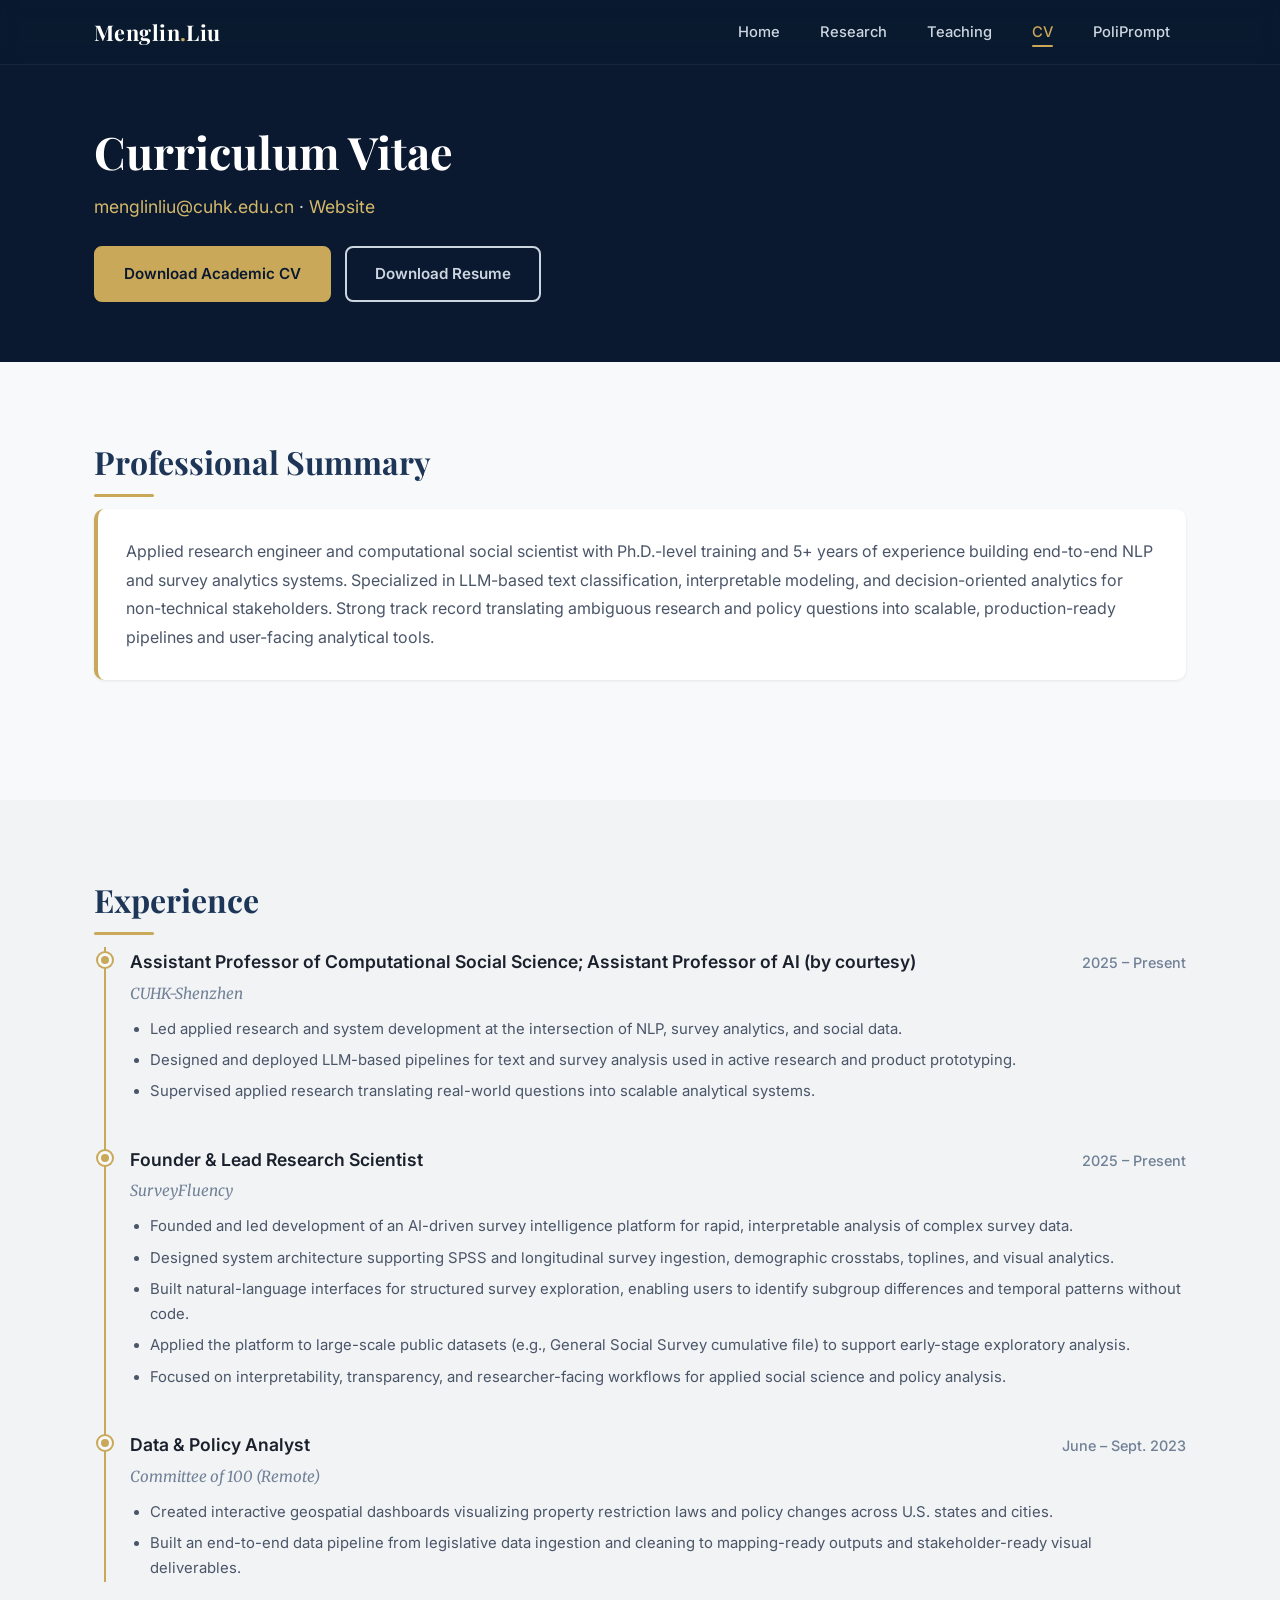
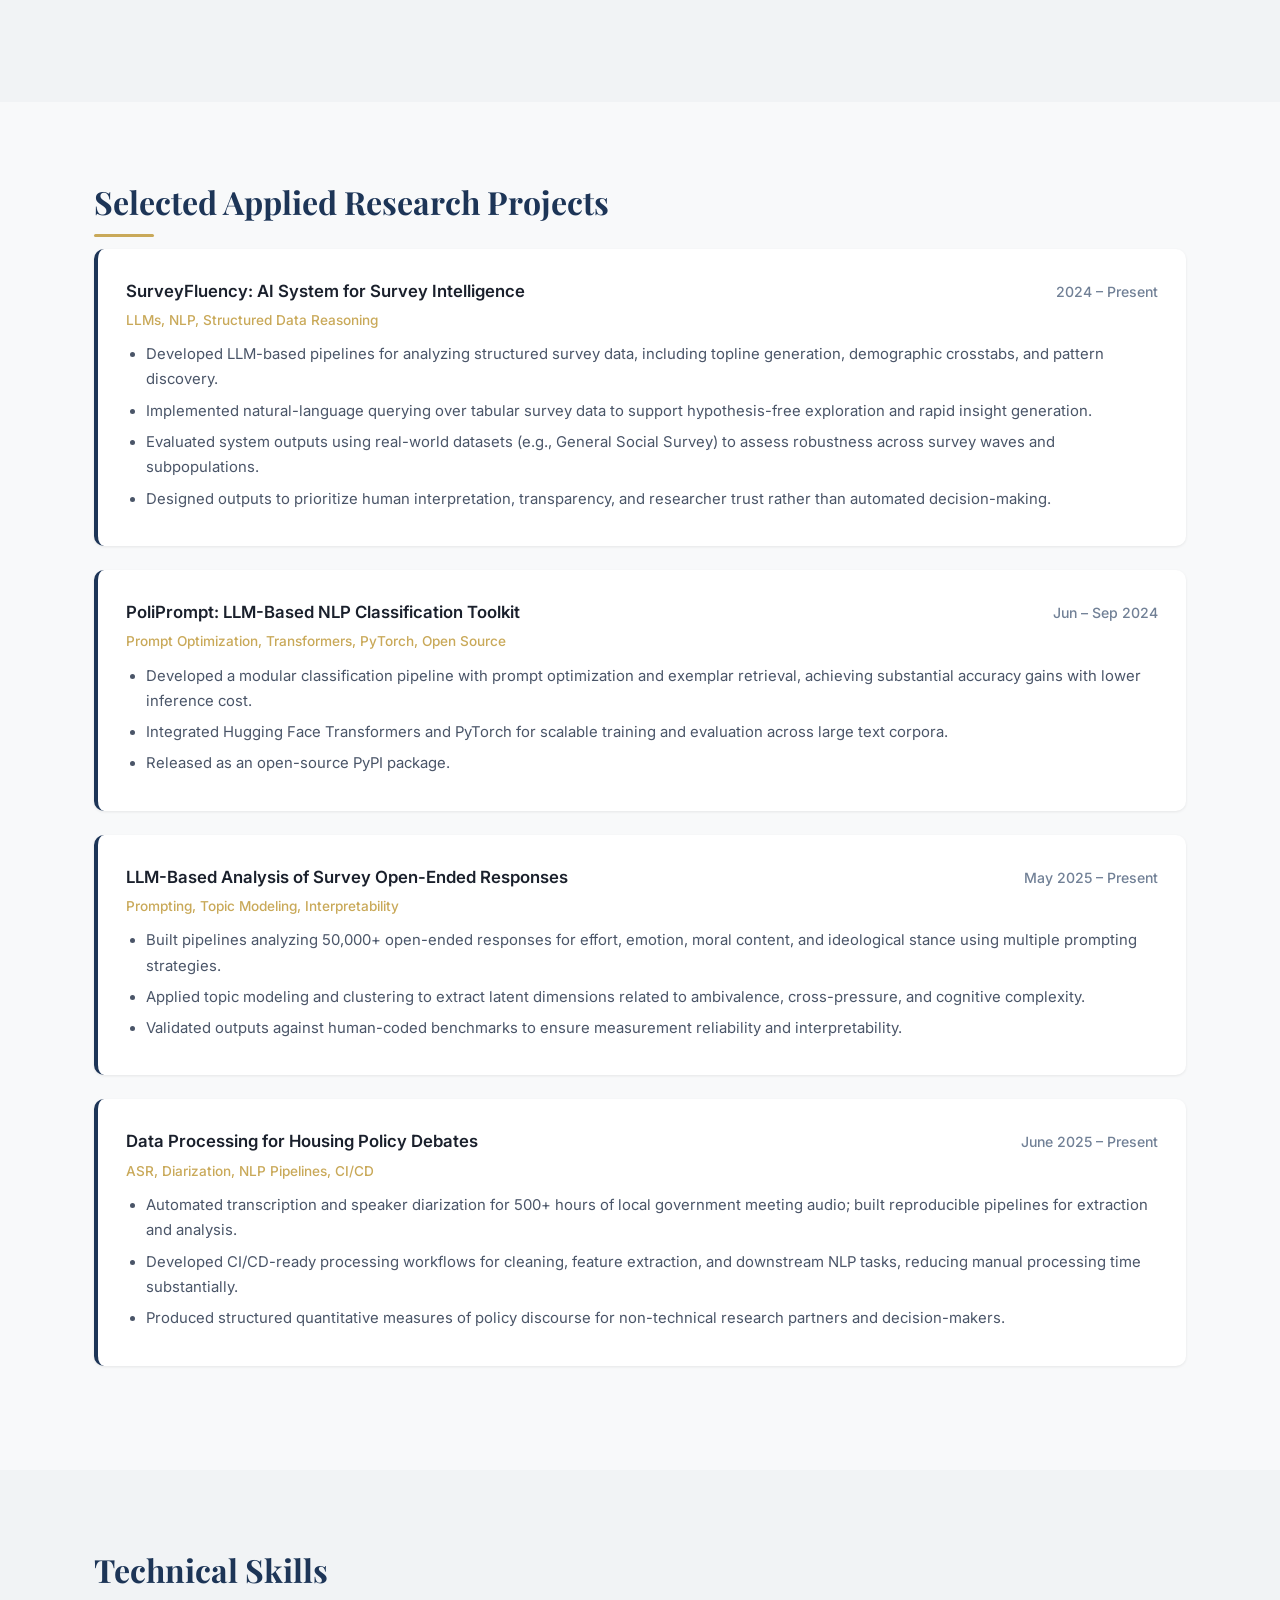
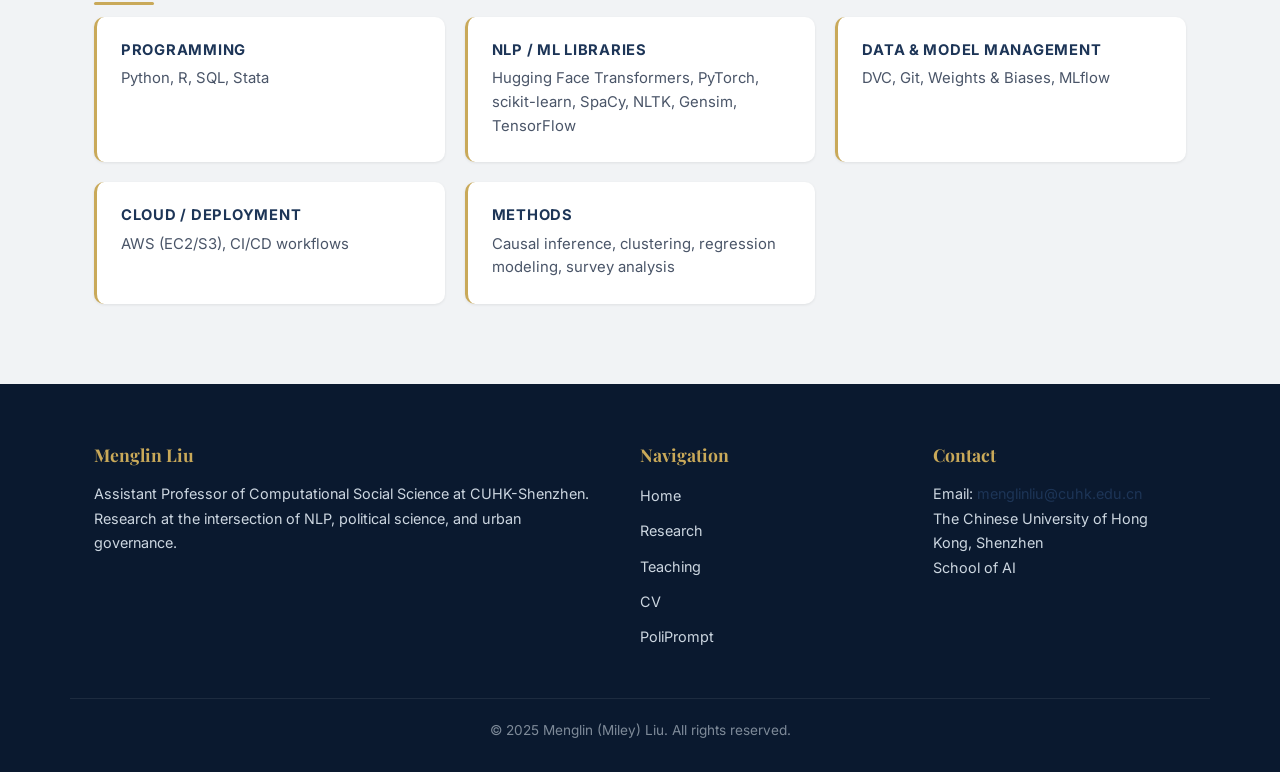
==== commit 14f75ec2: "Add courtesy appointment at School of AI Added Assistant Professor of AI (by courtesy) to homepage h" ====
--- a/CV.html
+++ b/CV.html
@@ -62,7 +62,7 @@
             <div class="timeline reveal" data-delay="100">
                 <div class="timeline-item">
                     <div class="tl-header">
-                        <span class="tl-title">Assistant Professor of Computational Social Science</span>
+                        <span class="tl-title">Assistant Professor of Computational Social Science; Assistant Professor of AI (by courtesy)</span>
                         <span class="tl-date">2025 &ndash; Present</span>
                     </div>
                     <div class="tl-org">CUHK-Shenzhen</div>
